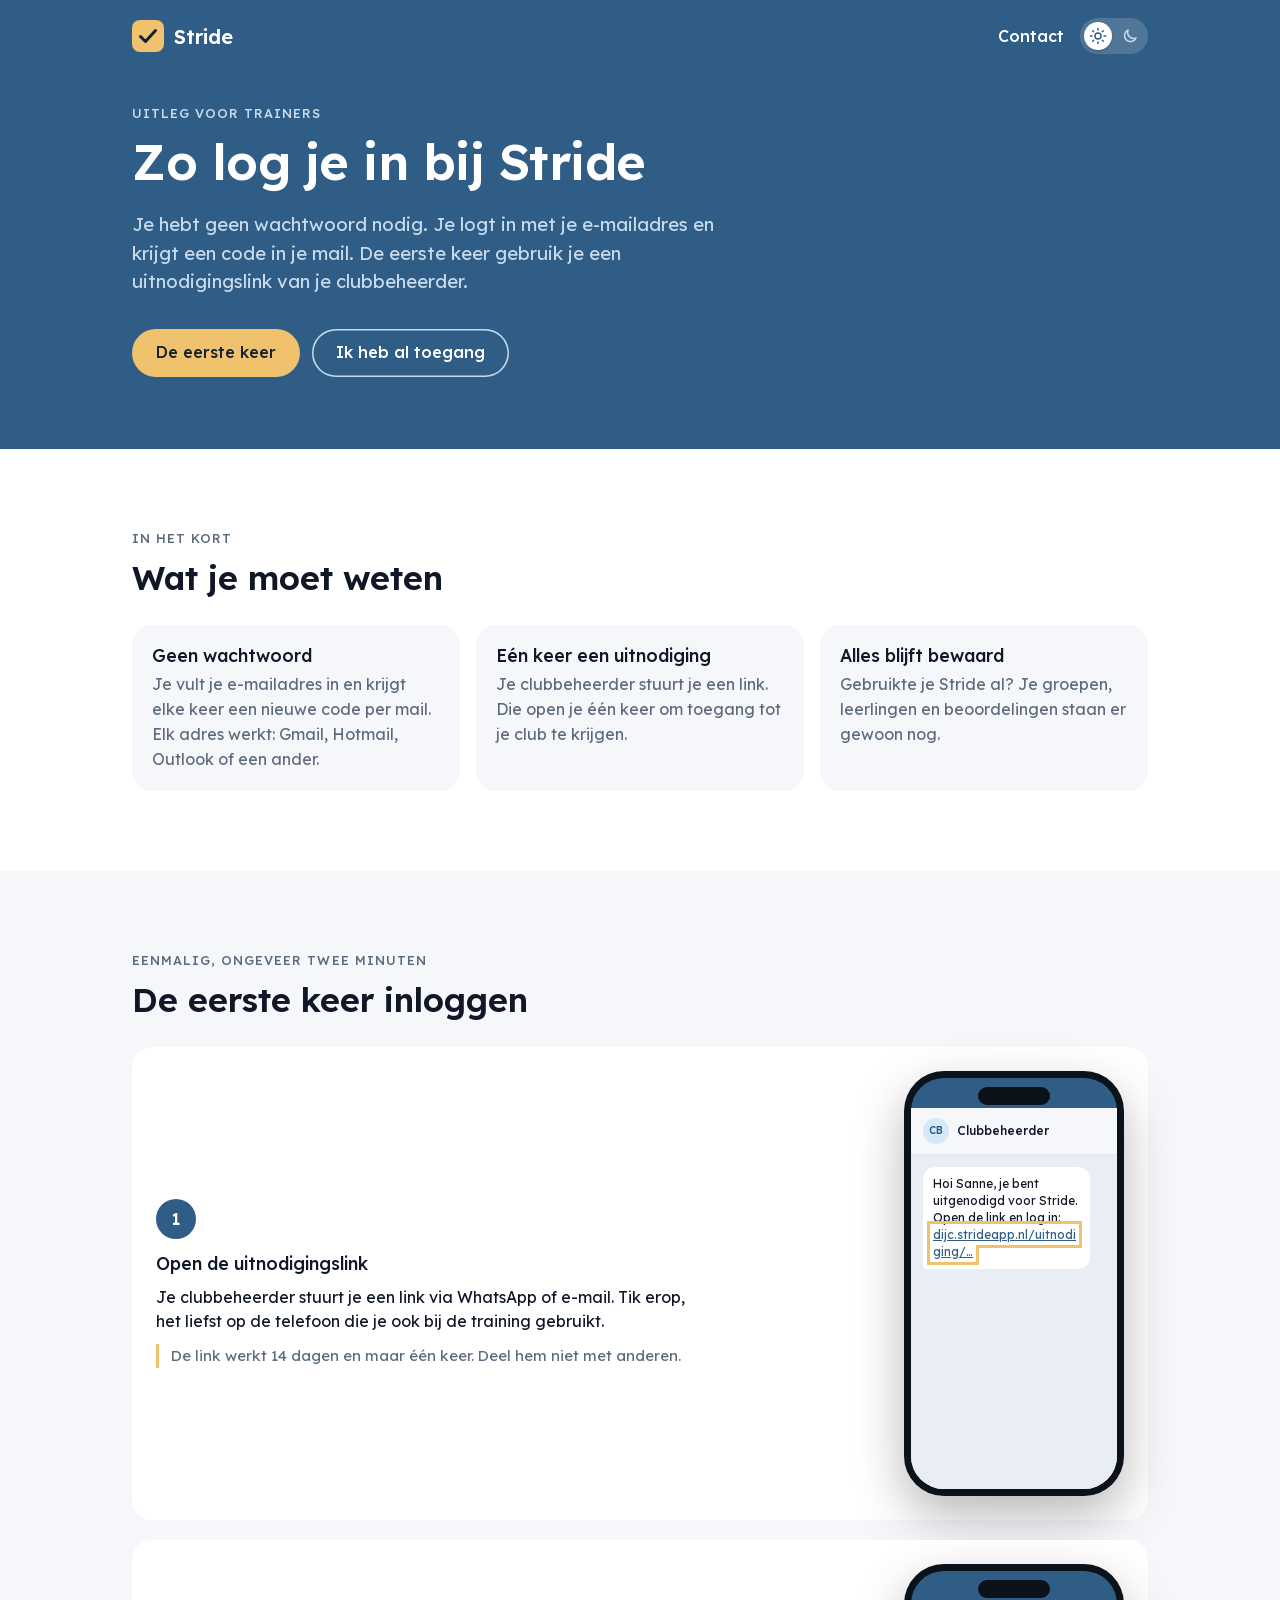
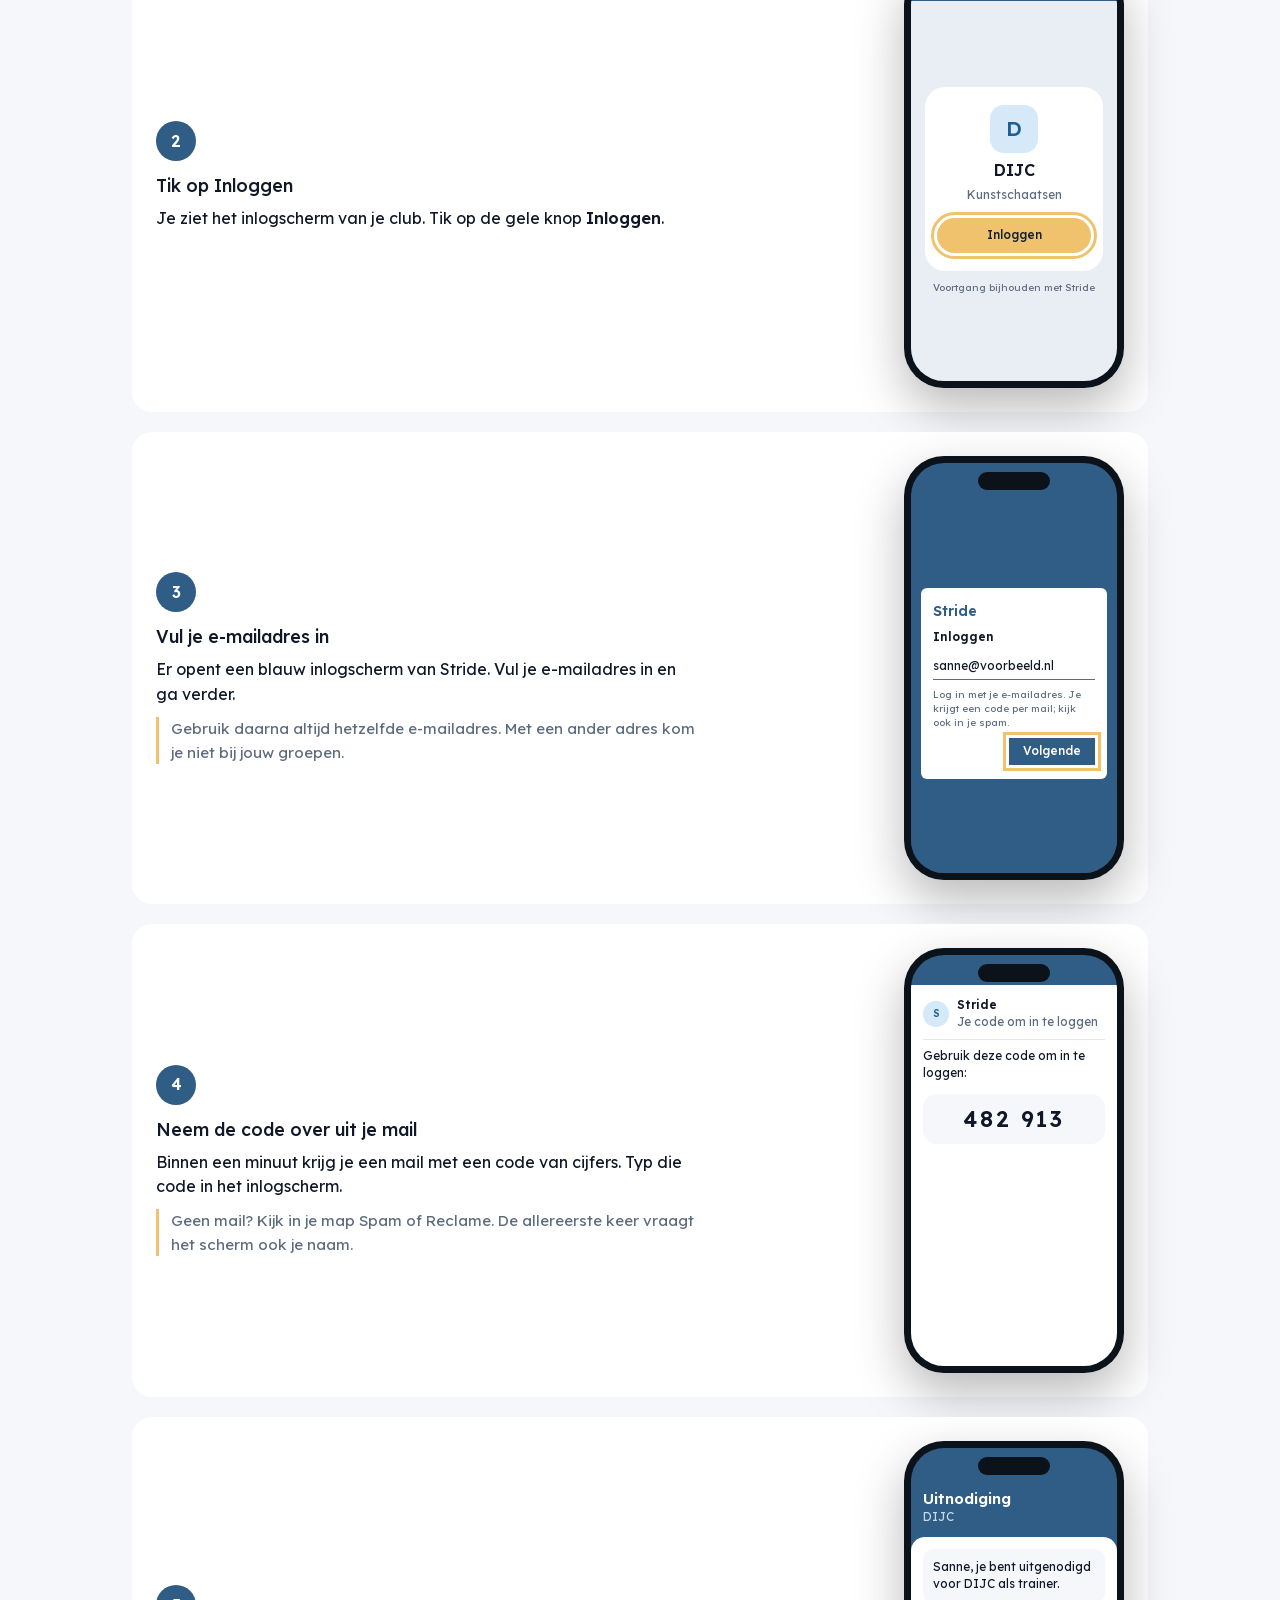
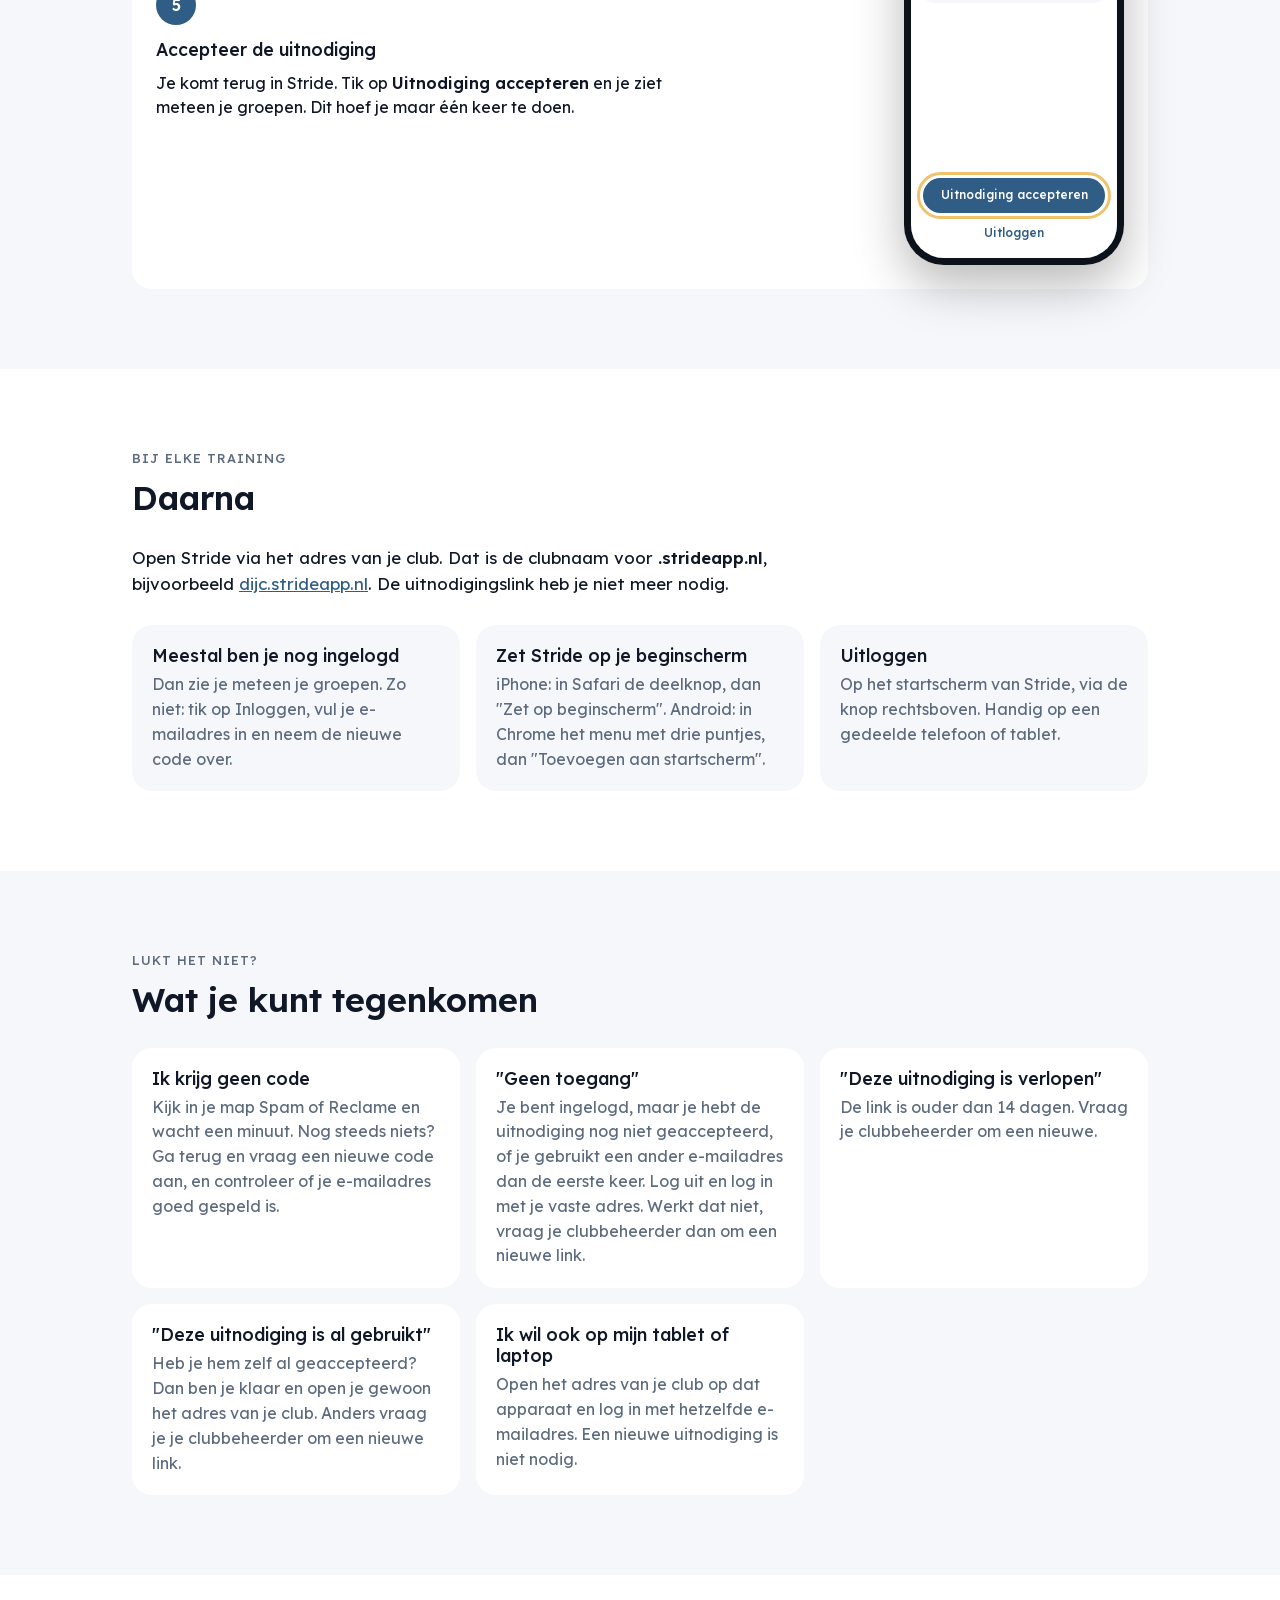
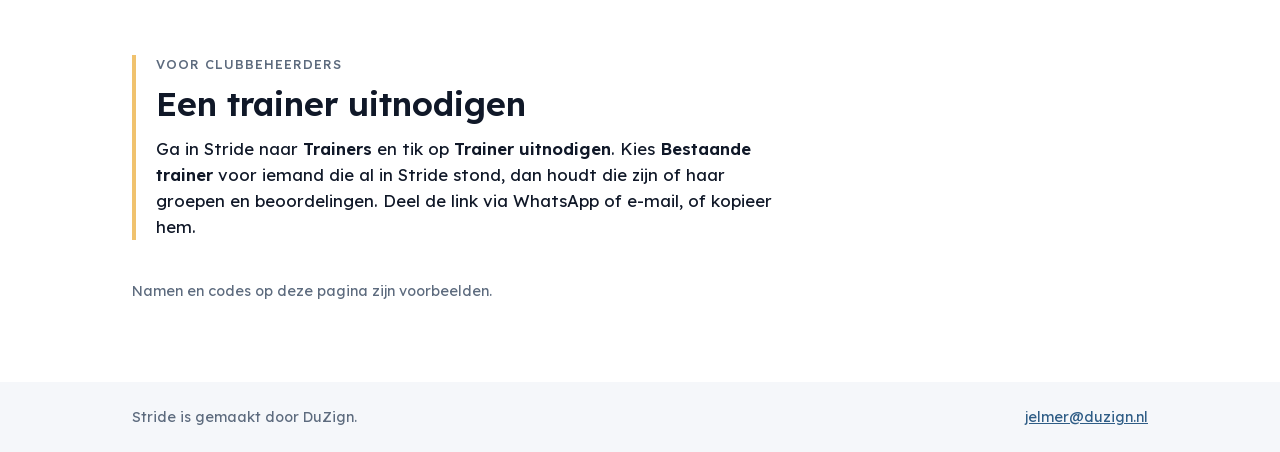
==== inloggen/index.html @ 60e1891b "new login help" ====
<!doctype html>
<html lang="nl">
  <head>
    <meta charset="utf-8" />
    <meta name="viewport" content="width=device-width, initial-scale=1" />
    <title>Inloggen in Stride · Uitleg voor trainers</title>
    <meta
      name="description"
      content="Zo log je in bij Stride: de eerste keer met de uitnodigingslink van je club, daarna met je e-mailadres en een code. Geen wachtwoord nodig."
    />
    <meta name="theme-color" content="#2f5d86" />
    <meta property="og:title" content="Inloggen in Stride" />
    <meta
      property="og:description"
      content="Geen wachtwoord: je logt in met je e-mailadres en een code uit je mail."
    />
    <meta property="og:type" content="article" />
    <link rel="icon" href="../favicon.svg" type="image/svg+xml" />
    <link
      rel="preload"
      href="../fonts/lexend-latin.woff2"
      as="font"
      type="font/woff2"
      crossorigin
    />
    <link rel="stylesheet" href="../styles.css?v=3" />
    <script>
      try {
        const theme = localStorage.getItem("theme");
        if (theme === "light" || theme === "dark") {
          document.documentElement.dataset.theme = theme;
        }
      } catch {}
    </script>
  </head>
  <body>
    <header class="hero">
      <nav class="nav wrap" aria-label="Hoofdmenu">
        <a class="brand" href="../" aria-label="Stride, naar de startpagina">
          <img src="../favicon.svg" alt="" width="32" height="32" />
          <span>Stride</span>
        </a>
        <div class="nav-actions">
          <a class="nav-link" href="../#contact">Contact</a>
          <button
            class="theme-switch"
            type="button"
            role="switch"
            aria-checked="false"
            aria-label="Donkere modus"
          >
            <span class="theme-switch-track" aria-hidden="true">
              <span class="theme-switch-thumb"></span>
              <svg class="icon-sun" viewBox="0 0 24 24">
                <circle cx="12" cy="12" r="4" />
                <path
                  d="M12 2v2M12 20v2M4.9 4.9l1.4 1.4M17.7 17.7l1.4 1.4M2 12h2M20 12h2M4.9 19.1l1.4-1.4M17.7 6.3l1.4-1.4"
                />
              </svg>
              <svg class="icon-moon" viewBox="0 0 24 24">
                <path d="M20 14.5A8 8 0 019.5 4a8 8 0 1010.5 10.5z" />
              </svg>
            </span>
          </button>
        </div>
      </nav>

      <div class="wrap help-hero">
        <p class="overline help-hero-overline">Uitleg voor trainers</p>
        <h1>Zo log je in bij Stride</h1>
        <p class="lead">
          Je hebt geen wachtwoord nodig. Je logt in met je e-mailadres en krijgt
          een code in je mail. De eerste keer gebruik je een uitnodigingslink
          van je clubbeheerder.
        </p>
        <div class="hero-actions">
          <a class="btn btn-hero" href="#eerste-keer">De eerste keer</a>
          <a class="btn btn-ghost" href="#daarna">Ik heb al toegang</a>
        </div>
      </div>
    </header>

    <main>
      <section class="section wrap" aria-labelledby="kort-title">
        <p class="overline">In het kort</p>
        <h2 id="kort-title">Wat je moet weten</h2>
        <div class="facts">
          <div class="fact">
            <h3>Geen wachtwoord</h3>
            <p class="muted">
              Je vult je e-mailadres in en krijgt elke keer een nieuwe code per
              mail. Elk adres werkt: Gmail, Hotmail, Outlook of een ander.
            </p>
          </div>
          <div class="fact">
            <h3>Eén keer een uitnodiging</h3>
            <p class="muted">
              Je clubbeheerder stuurt je een link. Die open je één keer om
              toegang tot je club te krijgen.
            </p>
          </div>
          <div class="fact">
            <h3>Alles blijft bewaard</h3>
            <p class="muted">
              Gebruikte je Stride al? Je groepen, leerlingen en beoordelingen
              staan er gewoon nog.
            </p>
          </div>
        </div>
      </section>

      <section
        id="eerste-keer"
        class="section band"
        aria-labelledby="eerste-title"
      >
        <div class="wrap">
          <p class="overline">Eenmalig, ongeveer twee minuten</p>
          <h2 id="eerste-title">De eerste keer inloggen</h2>
          <ol class="steps">
            <li class="step">
              <div class="step-text">
                <span class="step-num">1</span>
                <h3>Open de uitnodigingslink</h3>
                <p>
                  Je clubbeheerder stuurt je een link via WhatsApp of e-mail.
                  Tik erop, het liefst op de telefoon die je ook bij de training
                  gebruikt.
                </p>
                <p class="step-tip">
                  De link werkt 14 dagen en maar één keer. Deel hem niet met
                  anderen.
                </p>
              </div>
              <div class="phone mock-phone" aria-hidden="true">
                <div class="screen">
                  <div class="mock mock-chat">
                    <div class="mock-chat-top">
                      <span class="mock-avatar">CB</span>Clubbeheerder
                    </div>
                    <div class="mock-chat-body">
                      <div class="mock-bubble">
                        Hoi Sanne, je bent uitgenodigd voor Stride. Open de link
                        en log in:<br /><span class="mock-link mock-tap"
                          >dijc.strideapp.nl/uitnodiging/…</span
                        >
                      </div>
                    </div>
                  </div>
                </div>
              </div>
            </li>

            <li class="step">
              <div class="step-text">
                <span class="step-num">2</span>
                <h3>Tik op Inloggen</h3>
                <p>
                  Je ziet het inlogscherm van je club. Tik op de gele knop
                  <strong>Inloggen</strong>.
                </p>
              </div>
              <div class="phone mock-phone" aria-hidden="true">
                <div class="screen">
                  <div class="mock mock-login">
                    <div class="mock-login-card">
                      <span class="mock-club">D</span>
                      <strong>DIJC</strong>
                      <span class="muted">Kunstschaatsen</span>
                      <span class="mock-btn mock-btn-gold mock-tap"
                        >Inloggen</span
                      >
                    </div>
                    <p class="mock-foot">Voortgang bijhouden met Stride</p>
                  </div>
                </div>
              </div>
            </li>

            <li class="step">
              <div class="step-text">
                <span class="step-num">3</span>
                <h3>Vul je e-mailadres in</h3>
                <p>
                  Er opent een blauw inlogscherm van Stride. Vul je e-mailadres
                  in en ga verder.
                </p>
                <p class="step-tip">
                  Gebruik daarna altijd hetzelfde e-mailadres. Met een ander
                  adres kom je niet bij jouw groepen.
                </p>
              </div>
              <div class="phone mock-phone" aria-hidden="true">
                <div class="screen">
                  <div class="mock mock-signin">
                    <div class="mock-signin-card">
                      <span class="mock-signin-logo">Stride</span>
                      <strong>Inloggen</strong>
                      <span class="mock-input">sanne@voorbeeld.nl</span>
                      <span class="mock-small"
                        >Log in met je e-mailadres. Je krijgt een code per mail;
                        kijk ook in je spam.</span
                      >
                      <span class="mock-signin-btn mock-tap">Volgende</span>
                    </div>
                  </div>
                </div>
              </div>
            </li>

            <li class="step">
              <div class="step-text">
                <span class="step-num">4</span>
                <h3>Neem de code over uit je mail</h3>
                <p>
                  Binnen een minuut krijg je een mail met een code van cijfers.
                  Typ die code in het inlogscherm.
                </p>
                <p class="step-tip">
                  Geen mail? Kijk in je map Spam of Reclame. De allereerste keer
                  vraagt het scherm ook je naam.
                </p>
              </div>
              <div class="phone mock-phone" aria-hidden="true">
                <div class="screen">
                  <div class="mock mock-mail">
                    <div class="mock-mail-from">
                      <span class="mock-avatar">S</span>
                      <span
                        ><strong>Stride</strong><br /><span class="muted"
                          >Je code om in te loggen</span
                        ></span
                      >
                    </div>
                    <p>Gebruik deze code om in te loggen:</p>
                    <p class="mock-code">482 913</p>
                  </div>
                </div>
              </div>
            </li>

            <li class="step">
              <div class="step-text">
                <span class="step-num">5</span>
                <h3>Accepteer de uitnodiging</h3>
                <p>
                  Je komt terug in Stride. Tik op
                  <strong>Uitnodiging accepteren</strong> en je ziet meteen je
                  groepen. Dit hoef je maar één keer te doen.
                </p>
              </div>
              <div class="phone mock-phone" aria-hidden="true">
                <div class="screen">
                  <div class="mock mock-app">
                    <div class="mock-app-head">
                      <strong>Uitnodiging</strong><span>DIJC</span>
                    </div>
                    <div class="mock-app-sheet">
                      <p class="mock-notice">
                        Sanne, je bent uitgenodigd voor DIJC als trainer.
                      </p>
                      <span class="mock-btn mock-btn-primary mock-tap"
                        >Uitnodiging accepteren</span
                      >
                      <span class="mock-ghost">Uitloggen</span>
                    </div>
                  </div>
                </div>
              </div>
            </li>
          </ol>
        </div>
      </section>

      <section id="daarna" class="section wrap" aria-labelledby="daarna-title">
        <p class="overline">Bij elke training</p>
        <h2 id="daarna-title">Daarna</h2>
        <p class="prose">
          Open Stride via het adres van je club. Dat is de clubnaam voor
          <strong>.strideapp.nl</strong>, bijvoorbeeld
          <a href="https://dijc.strideapp.nl">dijc.strideapp.nl</a>. De
          uitnodigingslink heb je niet meer nodig.
        </p>
        <div class="facts">
          <div class="fact">
            <h3>Meestal ben je nog ingelogd</h3>
            <p class="muted">
              Dan zie je meteen je groepen. Zo niet: tik op Inloggen, vul je
              e-mailadres in en neem de nieuwe code over.
            </p>
          </div>
          <div class="fact">
            <h3>Zet Stride op je beginscherm</h3>
            <p class="muted">
              iPhone: in Safari de deelknop, dan "Zet op beginscherm". Android:
              in Chrome het menu met drie puntjes, dan "Toevoegen aan
              startscherm".
            </p>
          </div>
          <div class="fact">
            <h3>Uitloggen</h3>
            <p class="muted">
              Op het startscherm van Stride, via de knop rechtsboven. Handig op
              een gedeelde telefoon of tablet.
            </p>
          </div>
        </div>
      </section>

      <section class="section band" aria-labelledby="hulp-title">
        <div class="wrap">
          <p class="overline">Lukt het niet?</p>
          <h2 id="hulp-title">Wat je kunt tegenkomen</h2>
          <div class="faq">
            <div class="faq-item">
              <h3>Ik krijg geen code</h3>
              <p class="muted">
                Kijk in je map Spam of Reclame en wacht een minuut. Nog steeds
                niets? Ga terug en vraag een nieuwe code aan, en controleer of
                je e-mailadres goed gespeld is.
              </p>
            </div>
            <div class="faq-item">
              <h3>"Geen toegang"</h3>
              <p class="muted">
                Je bent ingelogd, maar je hebt de uitnodiging nog niet
                geaccepteerd, of je gebruikt een ander e-mailadres dan de eerste
                keer. Log uit en log in met je vaste adres. Werkt dat niet,
                vraag je clubbeheerder dan om een nieuwe link.
              </p>
            </div>
            <div class="faq-item">
              <h3>"Deze uitnodiging is verlopen"</h3>
              <p class="muted">
                De link is ouder dan 14 dagen. Vraag je clubbeheerder om een
                nieuwe.
              </p>
            </div>
            <div class="faq-item">
              <h3>"Deze uitnodiging is al gebruikt"</h3>
              <p class="muted">
                Heb je hem zelf al geaccepteerd? Dan ben je klaar en open je
                gewoon het adres van je club. Anders vraag je je clubbeheerder
                om een nieuwe link.
              </p>
            </div>
            <div class="faq-item">
              <h3>Ik wil ook op mijn tablet of laptop</h3>
              <p class="muted">
                Open het adres van je club op dat apparaat en log in met
                hetzelfde e-mailadres. Een nieuwe uitnodiging is niet nodig.
              </p>
            </div>
          </div>
        </div>
      </section>

      <section class="section wrap" aria-labelledby="beheer-title">
        <div class="admin-note">
          <p class="overline">Voor clubbeheerders</p>
          <h2 id="beheer-title">Een trainer uitnodigen</h2>
          <p class="prose">
            Ga in Stride naar <strong>Trainers</strong> en tik op
            <strong>Trainer uitnodigen</strong>. Kies
            <strong>Bestaande trainer</strong> voor iemand die al in Stride
            stond, dan houdt die zijn of haar groepen en beoordelingen. Deel de
            link via WhatsApp of e-mail, of kopieer hem.
          </p>
        </div>
        <p class="muted help-foot">
          Namen en codes op deze pagina zijn voorbeelden.
        </p>
      </section>
    </main>

    <footer class="footer">
      <div class="wrap footer-inner">
        <span>Stride is gemaakt door DuZign.</span>
        <a href="mailto:jelmer@duzign.nl">jelmer@duzign.nl</a>
      </div>
    </footer>
    <script>
      (() => {
        const root = document.documentElement;
        const button = document.querySelector(".theme-switch");
        const systemDark = matchMedia("(prefers-color-scheme: dark)");
        const isDark = () =>
          root.dataset.theme
            ? root.dataset.theme === "dark"
            : systemDark.matches;

        function render() {
          button.setAttribute("aria-checked", String(isDark()));
        }

        button.addEventListener("click", () => {
          root.dataset.theme = isDark() ? "light" : "dark";
          try {
            localStorage.setItem("theme", root.dataset.theme);
          } catch {}
          render();
        });
        systemDark.addEventListener("change", render);
        render();
      })();
    </script>
  </body>
</html>
---- styles.css ----
/* Colours, radii and type follow the Stride design system (tokens.json in the app repo). */

@font-face {
  font-family: "Lexend";
  font-style: normal;
  font-weight: 400 600;
  font-display: swap;
  src: url("fonts/lexend-latin.woff2") format("woff2");
}

:root {
  color-scheme: light dark;
  --surface: #ffffff;
  --surface-raised: #f5f7fa;
  --header: #2f5d86;
  --on-header: #ffffff;
  --on-header-muted: #c8dbec;
  --ink: #101828;
  --ink-muted: #5d6b7e;
  --line-strong: #7d8a98;
  --primary: #2f5d86;
  --on-primary: #ffffff;
  --primary-strong: #234766;
  --primary-soft: #e4edf6;
  --accent: #f0c26e;
  --on-accent: #14212e;
  --accent-strong: #8a6100;
  --status-failed: #b54708;
  --status-neutral: #5f6b78;
  --status-passed: #26794c;
  --on-status: #ffffff;
  --focus: #2f5d86;
  --inverse-surface: #101828;
  --on-inverse: #f5f7fa;
  --inverse-action: #a9c6df;
  --level-3: #e4703a;
  --level-4: #f7df4c;
  --level-5: #9a4893;
  --level-7: #4ea88f;
  --on-level-dark: #14212e;
  --phone-ring: transparent;
  --radius-sm: 8px;
  --radius-md: 14px;
  --radius-lg: 20px;
  --radius-xl: 24px;
  --content: 1080px;
}

@media (prefers-color-scheme: dark) {
  :root:not([data-theme="light"]) {
    --surface: #0e151d;
    --surface-raised: #17212c;
    --header: #1b3550;
    --phone-ring: rgb(255 255 255 / 0.14);
    --on-header-muted: #b9cde0;
    --ink: #eef2f6;
    --ink-muted: #a3b1c0;
    --line-strong: #6b7b8b;
    --primary: #8fb6da;
    --on-primary: #0e151d;
    --primary-strong: #b5cfe8;
    --primary-soft: #1e3247;
    --accent-strong: #f0c26e;
    --status-failed: #f79a6a;
    --status-neutral: #8e9aa7;
    --status-passed: #6fcf97;
    --on-status: #0f1720;
    --focus: #b5cfe8;
    --inverse-surface: #eef2f6;
    --on-inverse: #17212c;
    --inverse-action: #2f4a61;
    --level-5: #b25dab;
  }
}

:root[data-theme="dark"] {
  --surface: #0e151d;
  --surface-raised: #17212c;
  --header: #1b3550;
  --phone-ring: rgb(255 255 255 / 0.14);
  --on-header-muted: #b9cde0;
  --ink: #eef2f6;
  --ink-muted: #a3b1c0;
  --line-strong: #6b7b8b;
  --primary: #8fb6da;
  --on-primary: #0e151d;
  --primary-strong: #b5cfe8;
  --primary-soft: #1e3247;
  --accent-strong: #f0c26e;
  --status-failed: #f79a6a;
  --status-neutral: #8e9aa7;
  --status-passed: #6fcf97;
  --on-status: #0f1720;
  --focus: #b5cfe8;
  --inverse-surface: #eef2f6;
  --on-inverse: #17212c;
  --inverse-action: #2f4a61;
  --level-5: #b25dab;
  color-scheme: dark;
}

:root[data-theme="light"] {
  color-scheme: light;
}

*,
*::before,
*::after {
  box-sizing: border-box;
}

html {
  scroll-behavior: smooth;
}

body {
  margin: 0;
  font-family: "Lexend", system-ui, sans-serif;
  font-weight: 400;
  font-size: 16px;
  line-height: 1.55;
  color: var(--ink);
  background: var(--surface);
  -webkit-font-smoothing: antialiased;
}

h1,
h2,
h3 {
  margin: 0;
  line-height: 1.2;
}

h1 {
  font-size: clamp(2rem, 5vw, 3.1rem);
  font-weight: 600;
  letter-spacing: -0.01em;
}

h2 {
  font-size: clamp(1.5rem, 3.4vw, 2.1rem);
  font-weight: 600;
  margin-bottom: 28px;
}

h3 {
  font-size: 1.1rem;
  font-weight: 500;
  margin-bottom: 6px;
}

p {
  margin: 0;
}

a {
  color: var(--primary);
}

a:focus-visible,
.btn:focus-visible {
  outline: 2px solid var(--focus);
  outline-offset: 2px;
}

.wrap {
  width: 100%;
  max-width: var(--content);
  margin: 0 auto;
  padding: 0 16px;
}

@media (min-width: 640px) {
  .wrap {
    padding: 0 32px;
  }
}

.overline {
  font-size: 0.8rem;
  font-weight: 500;
  letter-spacing: 0.08em;
  text-transform: uppercase;
  color: var(--ink-muted);
  margin-bottom: 8px;
}

.muted {
  color: var(--ink-muted);
}

/* Buttons */

.btn {
  display: inline-flex;
  align-items: center;
  justify-content: center;
  min-height: 48px;
  padding: 0 24px;
  border-radius: 999px;
  font: inherit;
  font-weight: 500;
  text-decoration: none;
  transition:
    background-color 120ms,
    transform 120ms;
}

.btn:active {
  transform: scale(0.98);
}

.btn-hero {
  background: var(--accent);
  color: var(--on-accent);
}

.btn-ghost {
  color: var(--on-header);
  box-shadow: inset 0 0 0 1.5px var(--on-header-muted);
}

.btn-ghost:hover {
  background: rgb(255 255 255 / 0.08);
}

.btn-primary {
  background: var(--primary);
  color: var(--on-primary);
}

.btn-primary:hover {
  background: var(--primary-strong);
}

/* Hero */

.hero {
  background: var(--header);
  color: var(--on-header);
  padding-bottom: 72px;
}

.nav {
  display: flex;
  align-items: center;
  justify-content: space-between;
  min-height: 72px;
}

.brand {
  display: inline-flex;
  align-items: center;
  gap: 10px;
  color: var(--on-header);
  text-decoration: none;
  font-weight: 600;
  font-size: 1.25rem;
}

.nav-link {
  color: var(--on-header);
  text-decoration: none;
  font-weight: 500;
  min-height: 48px;
  display: inline-flex;
  align-items: center;
}

.nav-link:hover {
  text-decoration: underline;
}

.nav-actions {
  display: flex;
  align-items: center;
  gap: 16px;
}

/* Theme switch: a pill with a sliding thumb under the active icon (sun = light, moon = dark). */
.theme-switch {
  display: inline-grid;
  place-items: center;
  min-width: 48px;
  min-height: 48px;
  padding: 0;
  border: 0;
  background: transparent;
  cursor: pointer;
}

.theme-switch:focus-visible {
  outline: none;
}

.theme-switch-track {
  position: relative;
  display: flex;
  align-items: center;
  justify-content: space-between;
  width: 68px;
  height: 36px;
  padding: 0 9px;
  border-radius: 999px;
  background: rgb(255 255 255 / 0.16);
  transition: background-color 120ms;
}

.theme-switch:hover .theme-switch-track {
  background: rgb(255 255 255 / 0.24);
}

.theme-switch:focus-visible .theme-switch-track {
  outline: 2px solid var(--on-header);
  outline-offset: 2px;
}

.theme-switch-thumb {
  position: absolute;
  top: 4px;
  left: 4px;
  width: 28px;
  height: 28px;
  border-radius: 999px;
  background: var(--on-header);
  box-shadow: 0 1px 3px rgb(0 0 0 / 0.25);
  transition: transform 160ms ease;
}

.theme-switch[aria-checked="true"] .theme-switch-thumb {
  transform: translateX(32px);
}

.theme-switch-track svg {
  position: relative;
  width: 18px;
  height: 18px;
  fill: none;
  stroke: var(--on-header-muted);
  stroke-width: 2;
  stroke-linecap: round;
  stroke-linejoin: round;
  transition: stroke 160ms;
}

.theme-switch[aria-checked="false"] .icon-sun,
.theme-switch[aria-checked="true"] .icon-moon {
  stroke: var(--header);
}

.hero-grid {
  display: grid;
  gap: 48px;
  padding-top: 32px;
  align-items: center;
}

@media (min-width: 880px) {
  .hero-grid {
    grid-template-columns: 1.15fr 0.85fr;
    padding-top: 48px;
  }
}

.lead {
  margin-top: 20px;
  font-size: 1.15rem;
  color: var(--on-header-muted);
  max-width: 36em;
}

.hero-actions {
  display: flex;
  flex-wrap: wrap;
  gap: 12px;
  margin-top: 32px;
}

/* Screenshots of the app in a phone frame */

.phone {
  margin: 0;
  border-radius: 40px;
  padding: 7px;
  background: #0b1219;
  box-shadow:
    0 0 0 1px var(--phone-ring),
    0 20px 50px rgb(0 0 0 / 0.28);
}

/* The status bar takes the app header colour, so every screenshot (which starts with the header) runs on seamlessly. */
.screen {
  position: relative;
  overflow: hidden;
  border-radius: 33px;
  padding-top: 30px;
  background: var(--header);
}

.screen::before {
  content: "";
  position: absolute;
  top: 9px;
  left: 50%;
  width: 72px;
  height: 18px;
  border-radius: 999px;
  background: #0b1219;
  transform: translateX(-50%);
}

.screen img {
  display: block;
  width: 100%;
  height: auto;
}

.hero-phone {
  width: 100%;
  max-width: 320px;
  margin: 0 auto;
}

.shots {
  display: grid;
  grid-template-columns: repeat(auto-fit, minmax(220px, 260px));
  justify-content: center;
  gap: 40px 32px;
  margin-top: 56px;
}

.shots figure {
  margin: 0;
}

@media (max-width: 639px) {
  .shots {
    grid-template-columns: none;
    grid-auto-flow: column;
    grid-auto-columns: 72%;
    justify-content: start;
    overflow-x: auto;
    scroll-snap-type: x mandatory;
    margin-inline: -16px;
    padding: 0 16px 24px;
    scroll-padding-inline: 16px;
  }

  .shots figure {
    scroll-snap-align: start;
  }
}

.shots figcaption {
  margin-top: 16px;
  text-align: center;
  color: var(--ink-muted);
  font-size: 0.95rem;
}

/* Sections */

.section {
  padding-top: 80px;
  padding-bottom: 80px;
}

.band {
  background: var(--surface-raised);
}

.split {
  display: grid;
  gap: 16px 64px;
}

@media (min-width: 880px) {
  .split {
    grid-template-columns: 0.8fr 1.2fr;
  }
}

.split h2 {
  margin-bottom: 0;
}

.prose {
  max-width: 38em;
  font-size: 1.05rem;
}

.prose p + p {
  margin-top: 1em;
}

.club {
  display: inline-flex;
  align-items: center;
  gap: 16px;
  padding: 16px 24px 16px 16px;
  margin-bottom: 20px;
  background: var(--surface-raised);
  border-radius: var(--radius-md);
}

.club-badge {
  display: grid;
  place-items: center;
  width: 48px;
  height: 48px;
  border-radius: 999px;
  background: var(--level-4);
  color: var(--on-level-dark);
  font-weight: 600;
}

.club-name {
  font-weight: 500;
}

.club-kind {
  color: var(--ink-muted);
  font-size: 0.9rem;
}

.cta {
  text-align: center;
  max-width: 640px;
}

.cta h2 {
  margin-bottom: 12px;
}

.cta p {
  color: var(--ink-muted);
  margin-bottom: 28px;
}

.footer {
  background: var(--surface-raised);
  color: var(--ink-muted);
  font-size: 0.9rem;
}

.footer-inner {
  display: flex;
  flex-wrap: wrap;
  justify-content: space-between;
  gap: 8px;
  padding-top: 24px;
  padding-bottom: 24px;
}

@media (prefers-reduced-motion: reduce) {
  html {
    scroll-behavior: auto;
  }

  .btn,
  .theme-switch-thumb,
  .theme-switch-track svg {
    transition: none;
  }
}

/* Login help page (inloggen/): steps with sketches of the screens a trainer sees. */

:root {
  --surface-sunken: #e9eef4;
  --line: #e3e8ee;
  --tile: #d5e9f9;
  --on-tile: #1f5f93;
}

@media (prefers-color-scheme: dark) {
  :root:not([data-theme="light"]) {
    --surface-sunken: #0a1016;
    --line: #273443;
    --tile: #2b4862;
    --on-tile: #d5e9f9;
  }
}

:root[data-theme="dark"] {
  --surface-sunken: #0a1016;
  --line: #273443;
  --tile: #2b4862;
  --on-tile: #d5e9f9;
}

.help-hero {
  padding-top: 32px;
  max-width: var(--content);
}

.help-hero .lead {
  max-width: 34em;
}

.help-hero-overline {
  color: var(--on-header-muted);
}

.facts {
  display: grid;
  grid-template-columns: repeat(auto-fit, minmax(240px, 1fr));
  gap: 16px;
  margin-top: 28px;
}

.facts .fact {
  background: var(--surface-raised);
  border-radius: var(--radius-lg);
  padding: 20px;
}

.band .facts .fact,
.band .faq-item,
.band .step {
  background: var(--surface);
}

.steps {
  list-style: none;
  margin: 0;
  padding: 0;
  display: grid;
  gap: 20px;
}

.step {
  display: grid;
  grid-template-columns: 1fr 220px;
  gap: 32px;
  align-items: center;
  padding: 24px;
  border-radius: var(--radius-lg);
}

.step-text {
  display: grid;
  gap: 10px;
  min-width: 0;
  max-width: 34em;
}

.step-text h3 {
  margin: 4px 0 0;
}

.step-num {
  display: grid;
  place-items: center;
  width: 40px;
  height: 40px;
  border-radius: 999px;
  background: var(--primary);
  color: var(--on-primary);
  font-weight: 600;
  font-variant-numeric: tabular-nums;
}

.step-tip {
  color: var(--ink-muted);
  font-size: 0.95rem;
  padding-left: 12px;
  border-left: 3px solid var(--accent);
}

@media (max-width: 639px) {
  .step {
    grid-template-columns: 1fr;
    padding: 20px;
  }

  .mock-phone {
    justify-self: center;
  }
}

/* Screen sketches inside the site's phone frame */

.mock-phone {
  width: 220px;
  max-width: 100%;
}

.mock {
  aspect-ratio: 390 / 720;
  display: flex;
  flex-direction: column;
  font-size: 12px;
  line-height: 1.4;
  color: var(--ink);
  background: var(--surface);
}

.mock .muted {
  color: var(--ink-muted);
}

.mock-tap {
  outline: 3px solid var(--accent);
  outline-offset: 3px;
}

.mock-avatar {
  display: grid;
  place-items: center;
  flex: none;
  width: 26px;
  height: 26px;
  border-radius: 999px;
  background: var(--tile);
  color: var(--on-tile);
  font-size: 10px;
  font-weight: 600;
}

.mock-btn {
  display: block;
  border-radius: 999px;
  padding: 9px;
  text-align: center;
  font-weight: 500;
}

.mock-btn-gold {
  background: var(--accent);
  color: var(--on-accent);
}

.mock-btn-primary {
  background: var(--primary);
  color: var(--on-primary);
}

.mock-chat-top {
  display: flex;
  align-items: center;
  gap: 8px;
  padding: 10px 12px;
  font-weight: 500;
  background: var(--surface-raised);
  border-bottom: 1px solid var(--line);
}

.mock-chat-body {
  flex: 1;
  padding: 12px;
  background: var(--surface-sunken);
}

.mock-bubble {
  max-width: 92%;
  padding: 9px 10px;
  border-radius: 12px 12px 12px 4px;
  background: var(--surface);
}

.mock-link {
  color: var(--primary);
  text-decoration: underline;
  word-break: break-all;
}

.mock-login {
  justify-content: center;
  gap: 10px;
  padding: 14px;
  background: var(--surface-sunken);
}

.mock-login-card {
  display: grid;
  justify-items: center;
  gap: 6px;
  padding: 18px 12px;
  border-radius: var(--radius-lg);
  background: var(--surface);
  text-align: center;
}

.mock-login-card strong {
  font-size: 16px;
  font-weight: 600;
}

.mock-login-card .mock-btn {
  width: 100%;
  margin-top: 8px;
}

.mock-club {
  display: grid;
  place-items: center;
  width: 48px;
  height: 48px;
  border-radius: var(--radius-md);
  background: var(--tile);
  color: var(--on-tile);
  font-size: 20px;
  font-weight: 600;
}

.mock-foot {
  text-align: center;
  font-size: 10px;
  color: var(--ink-muted);
}

/* The sign-in page itself is always light on Stride blue, in both themes. */
.mock-signin {
  justify-content: center;
  padding: 14px 10px;
  background: #2f5d86;
}

.mock-signin-card {
  display: grid;
  gap: 8px;
  padding: 14px 12px;
  border-radius: 6px;
  background: #ffffff;
  color: #101828;
}

.mock-signin-logo {
  font-weight: 600;
  font-size: 14px;
  color: #2f5d86;
}

.mock-input {
  padding: 4px 0;
  border-bottom: 1.5px solid #5d6b7e;
}

.mock-small {
  font-size: 10px;
  color: #5d6b7e;
}

.mock-signin-btn {
  justify-self: end;
  padding: 5px 14px;
  background: #2f5d86;
  color: #ffffff;
  font-weight: 500;
}

.mock-mail {
  gap: 8px;
  padding: 12px;
}

.mock-mail-from {
  display: flex;
  align-items: center;
  gap: 8px;
  padding-bottom: 8px;
  border-bottom: 1px solid var(--line);
}

.mock-code {
  margin: 4px 0;
  padding: 10px 0;
  border-radius: var(--radius-md);
  background: var(--surface-raised);
  text-align: center;
  font-size: 22px;
  font-weight: 600;
  letter-spacing: 0.12em;
  font-variant-numeric: tabular-nums;
}

.mock-app {
  background: var(--header);
}

.mock-app-head {
  display: grid;
  padding: 10px 12px 22px;
  color: var(--on-header);
}

.mock-app-head strong {
  font-size: 15px;
  font-weight: 600;
}

.mock-app-head span {
  color: var(--on-header-muted);
}

.mock-app-sheet {
  flex: 1;
  display: flex;
  flex-direction: column;
  gap: 8px;
  margin-top: -10px;
  padding: 12px;
  border-radius: 14px 14px 0 0;
  background: var(--surface);
}

.mock-notice {
  padding: 10px;
  border-radius: 10px;
  background: var(--surface-raised);
}

.mock-app-sheet .mock-btn {
  margin-top: auto;
}

.mock-ghost {
  padding: 4px;
  text-align: center;
  font-weight: 500;
  color: var(--primary);
}

.faq {
  display: grid;
  grid-template-columns: repeat(auto-fit, minmax(300px, 1fr));
  gap: 16px;
}

@media (max-width: 400px) {
  .faq {
    grid-template-columns: 1fr;
  }
}

.faq-item {
  padding: 20px;
  border-radius: var(--radius-lg);
}

.admin-note {
  padding-left: 20px;
  border-left: 4px solid var(--accent);
}

.admin-note h2 {
  margin-bottom: 12px;
}

.help-foot {
  margin-top: 40px;
  font-size: 0.9rem;
}
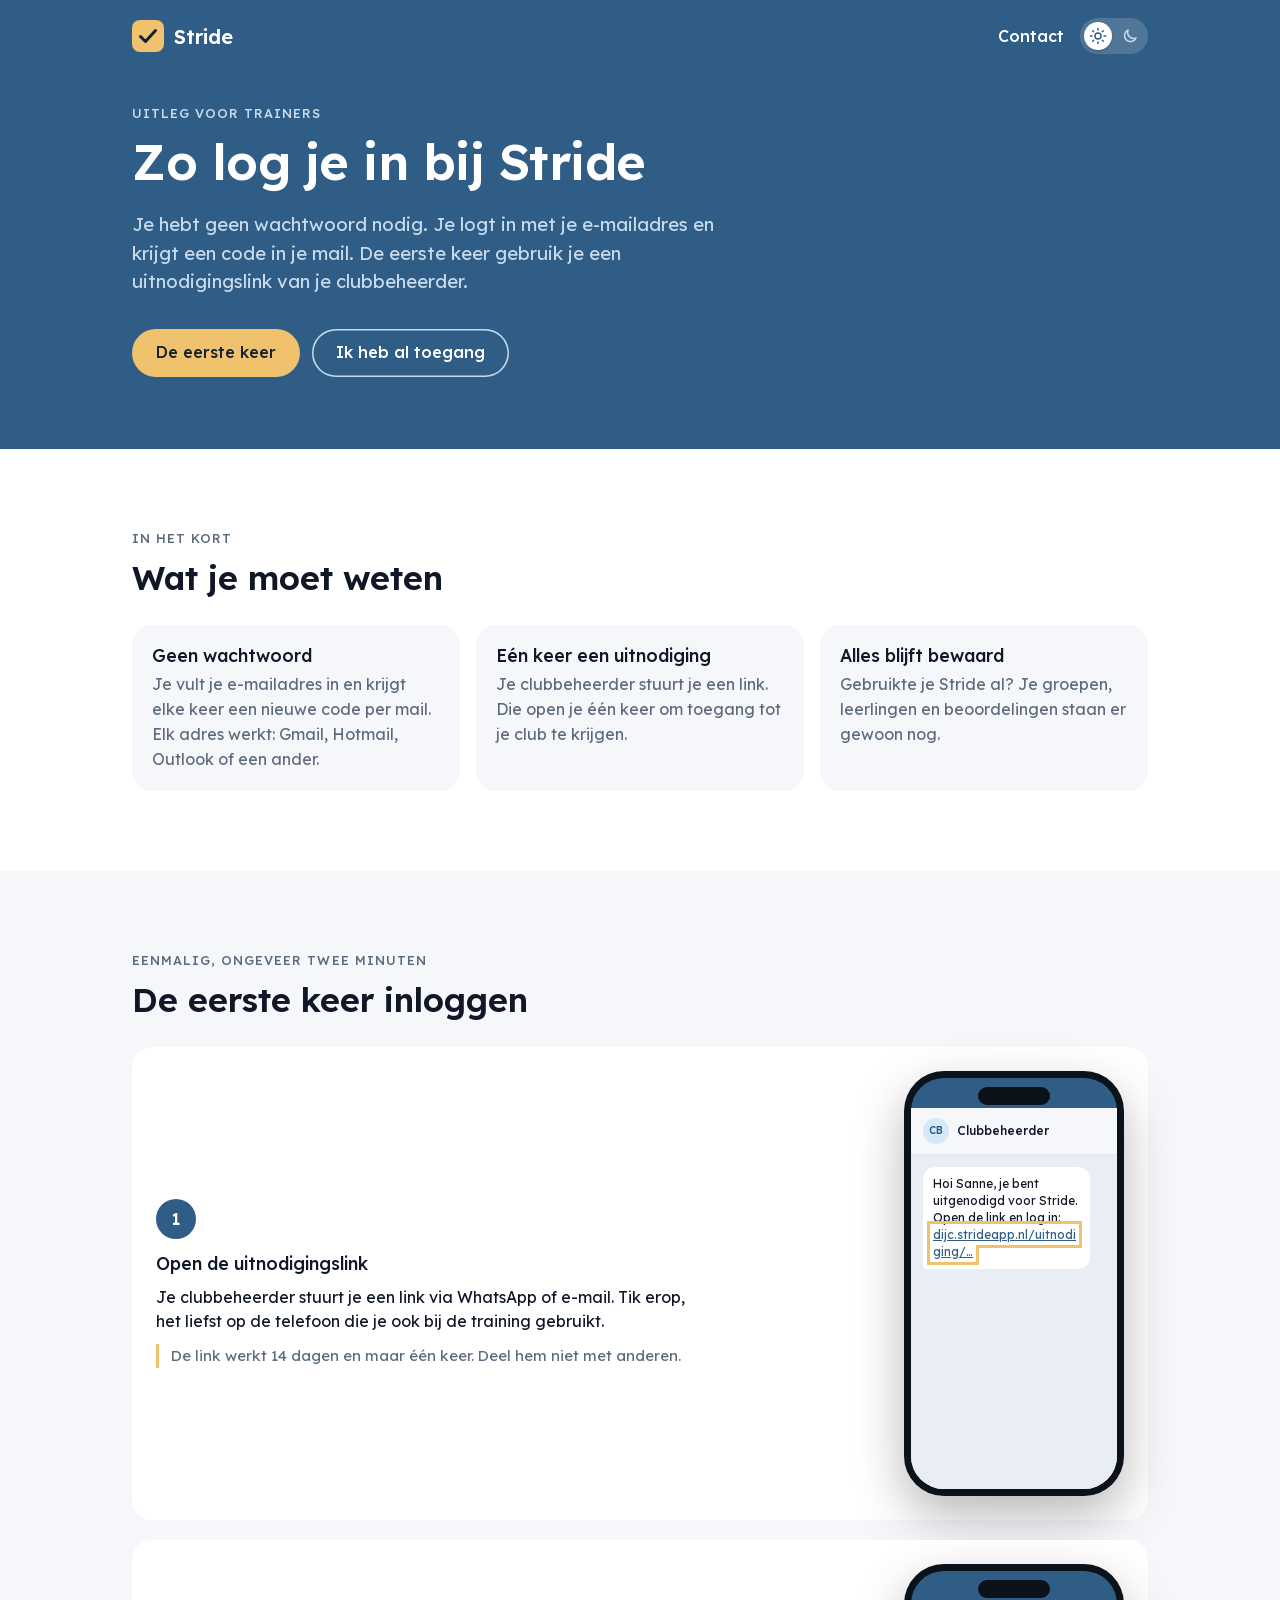
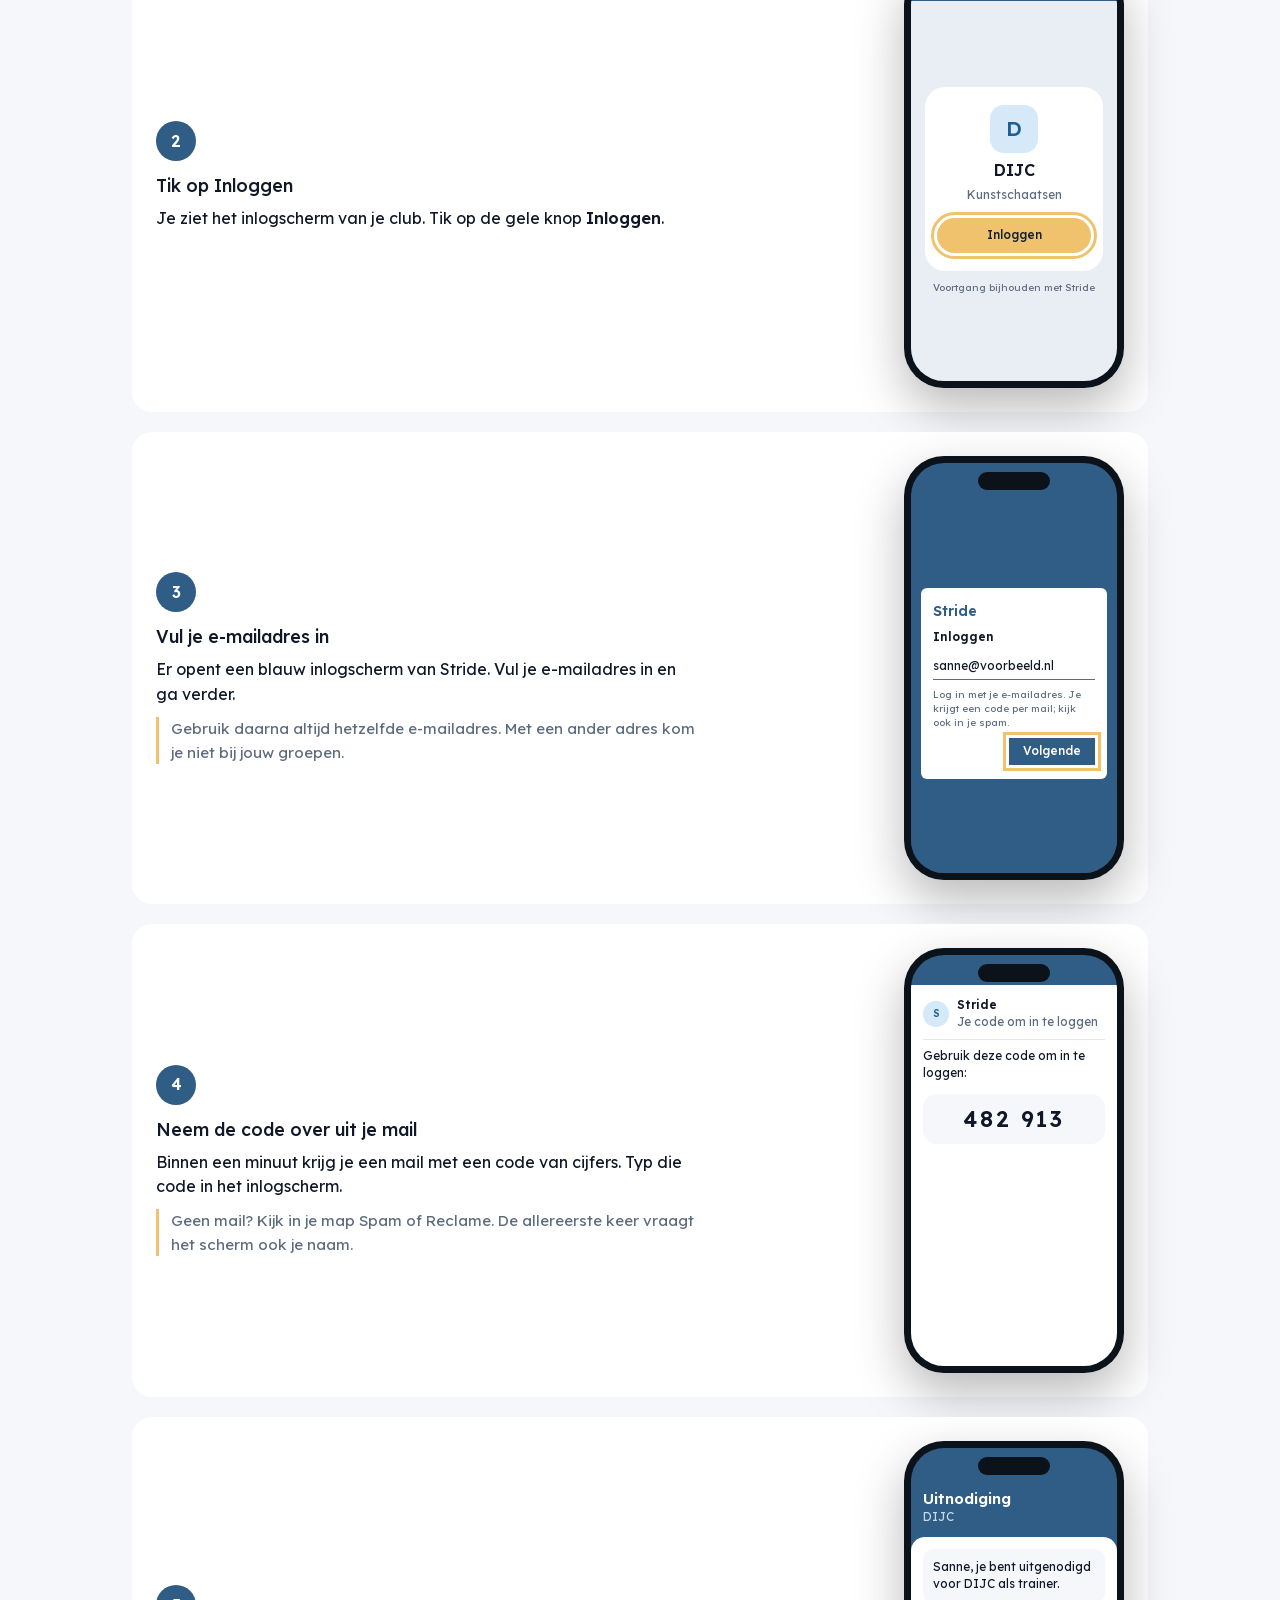
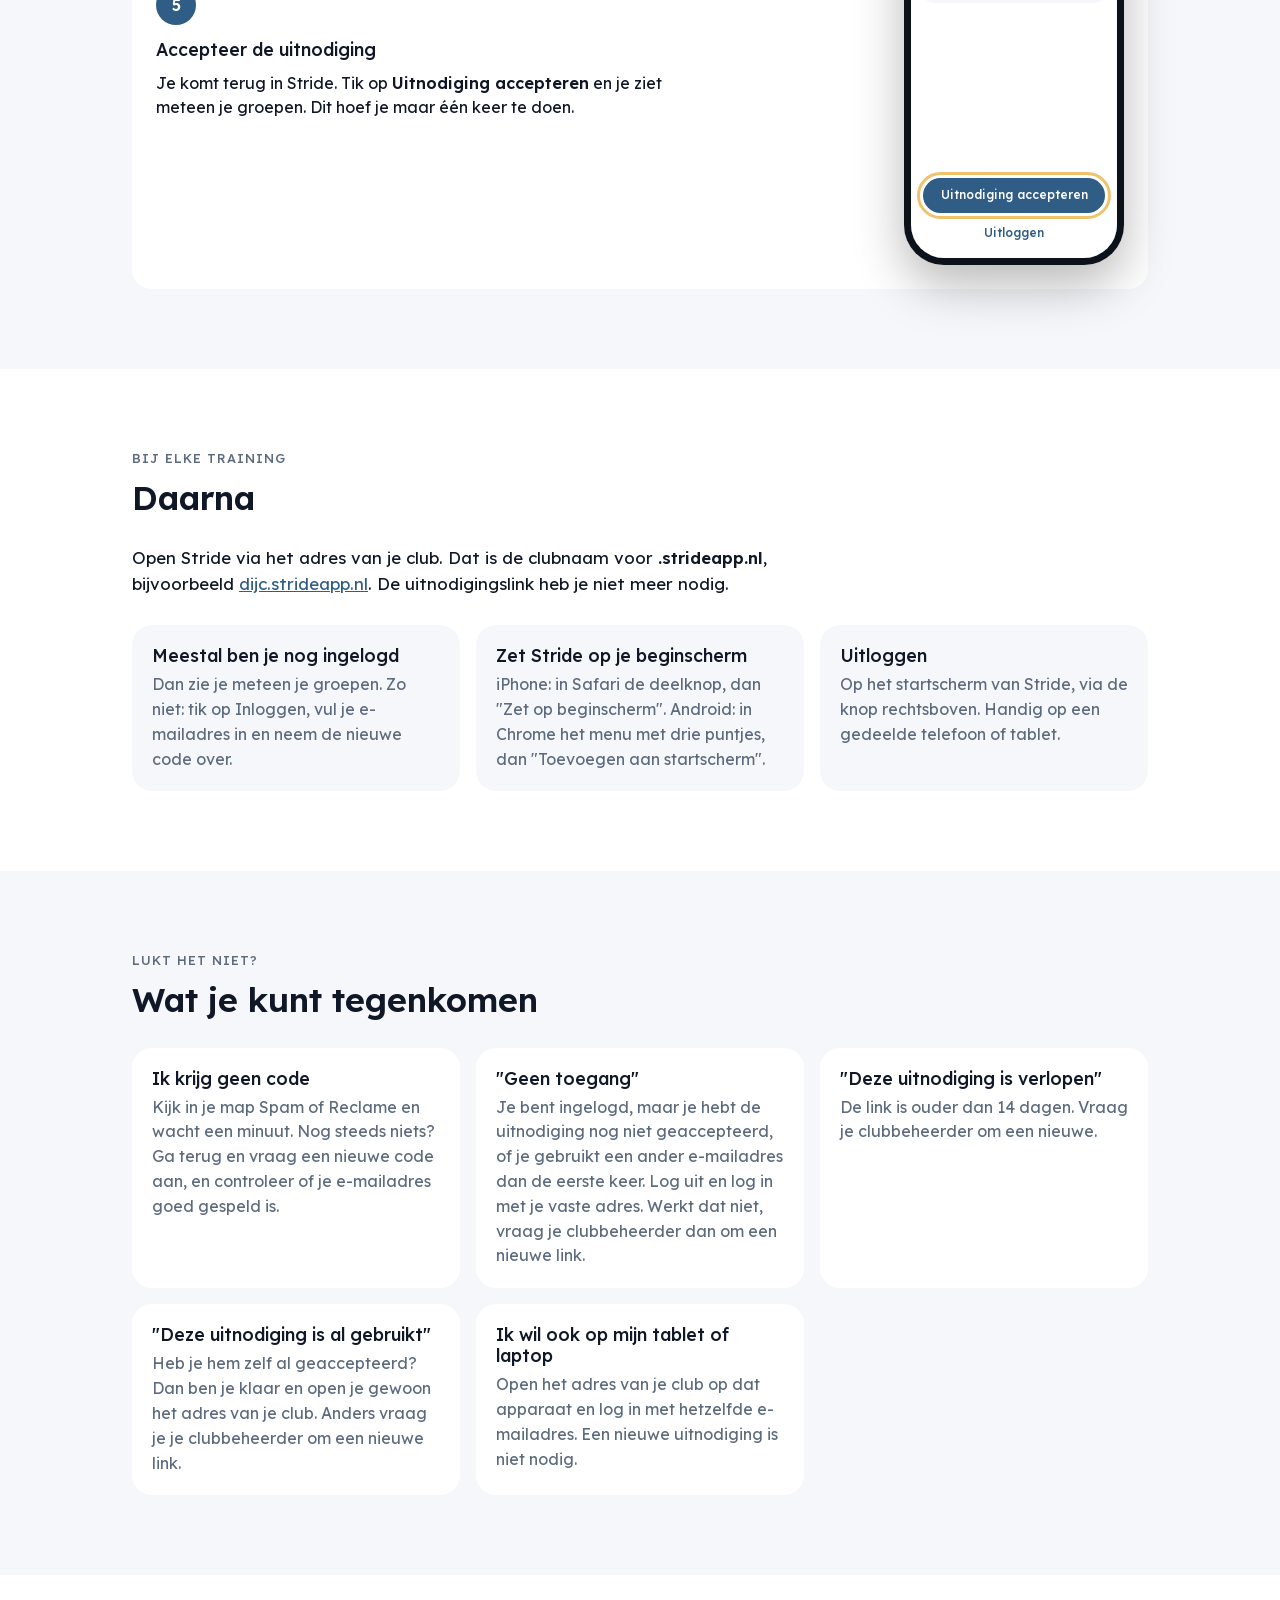
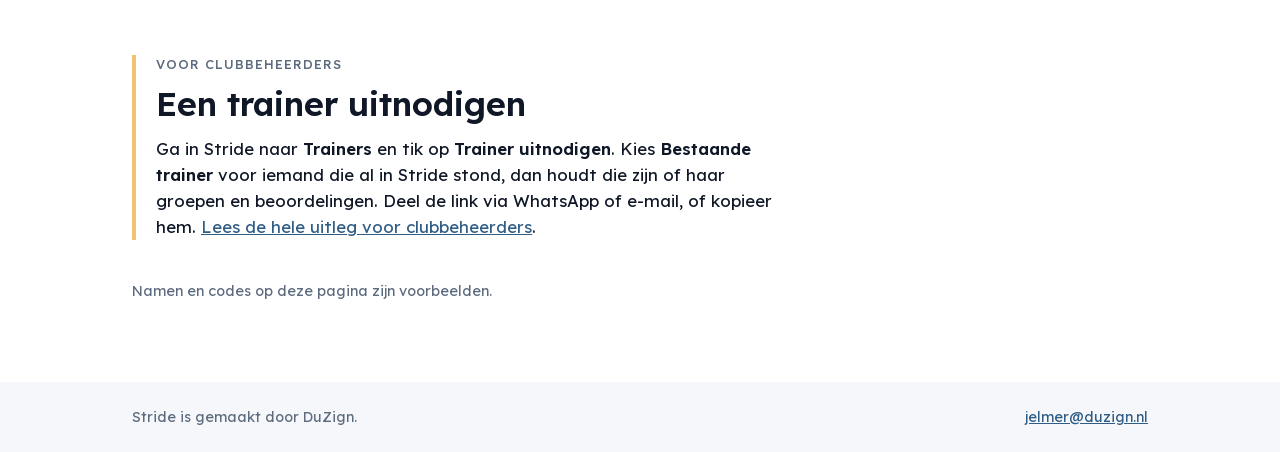
==== commit 5a5295ee: "club admin login" ====
--- a/inloggen/index.html
+++ b/inloggen/index.html
@@ -23,7 +23,7 @@
       type="font/woff2"
       crossorigin
     />
-    <link rel="stylesheet" href="../styles.css?v=3" />
+    <link rel="stylesheet" href="../styles.css?v=4" />
     <script>
       try {
         const theme = localStorage.getItem("theme");
@@ -365,6 +365,7 @@
             <strong>Bestaande trainer</strong> voor iemand die al in Stride
             stond, dan houdt die zijn of haar groepen en beoordelingen. Deel de
             link via WhatsApp of e-mail, of kopieer hem.
+            <a href="beheerders/">Lees de hele uitleg voor clubbeheerders</a>.
           </p>
         </div>
         <p class="muted help-foot">
--- a/styles.css
+++ b/styles.css
@@ -952,3 +952,55 @@
   margin-top: 40px;
   font-size: 0.9rem;
 }
+
+/* Admin help page (inloggen/beheerders/): list, form and link sketches. */
+
+.mock {
+  overflow: hidden;
+}
+
+.mock-overline {
+  font-size: 10px;
+  font-weight: 500;
+  letter-spacing: 0.08em;
+  text-transform: uppercase;
+  color: var(--ink-muted);
+}
+
+.mock-row {
+  display: flex;
+  align-items: center;
+  gap: 8px;
+  padding: 7px 8px;
+  border-radius: 10px;
+  background: var(--surface-raised);
+  line-height: 1.3;
+}
+
+.mock-choice {
+  display: grid;
+  padding: 7px 10px;
+  border-radius: 10px;
+  background: var(--surface-raised);
+  line-height: 1.3;
+}
+
+.mock-choice.is-on {
+  box-shadow: inset 0 0 0 2px var(--primary);
+}
+
+.mock-select {
+  padding: 7px 10px;
+  border-radius: 8px;
+  box-shadow: inset 0 0 0 1.5px var(--line-strong);
+  overflow-wrap: anywhere;
+}
+
+.mock-btn-outline {
+  color: var(--primary);
+  box-shadow: inset 0 0 0 1.5px var(--line-strong);
+}
+
+.step-text-only {
+  grid-template-columns: 1fr;
+}
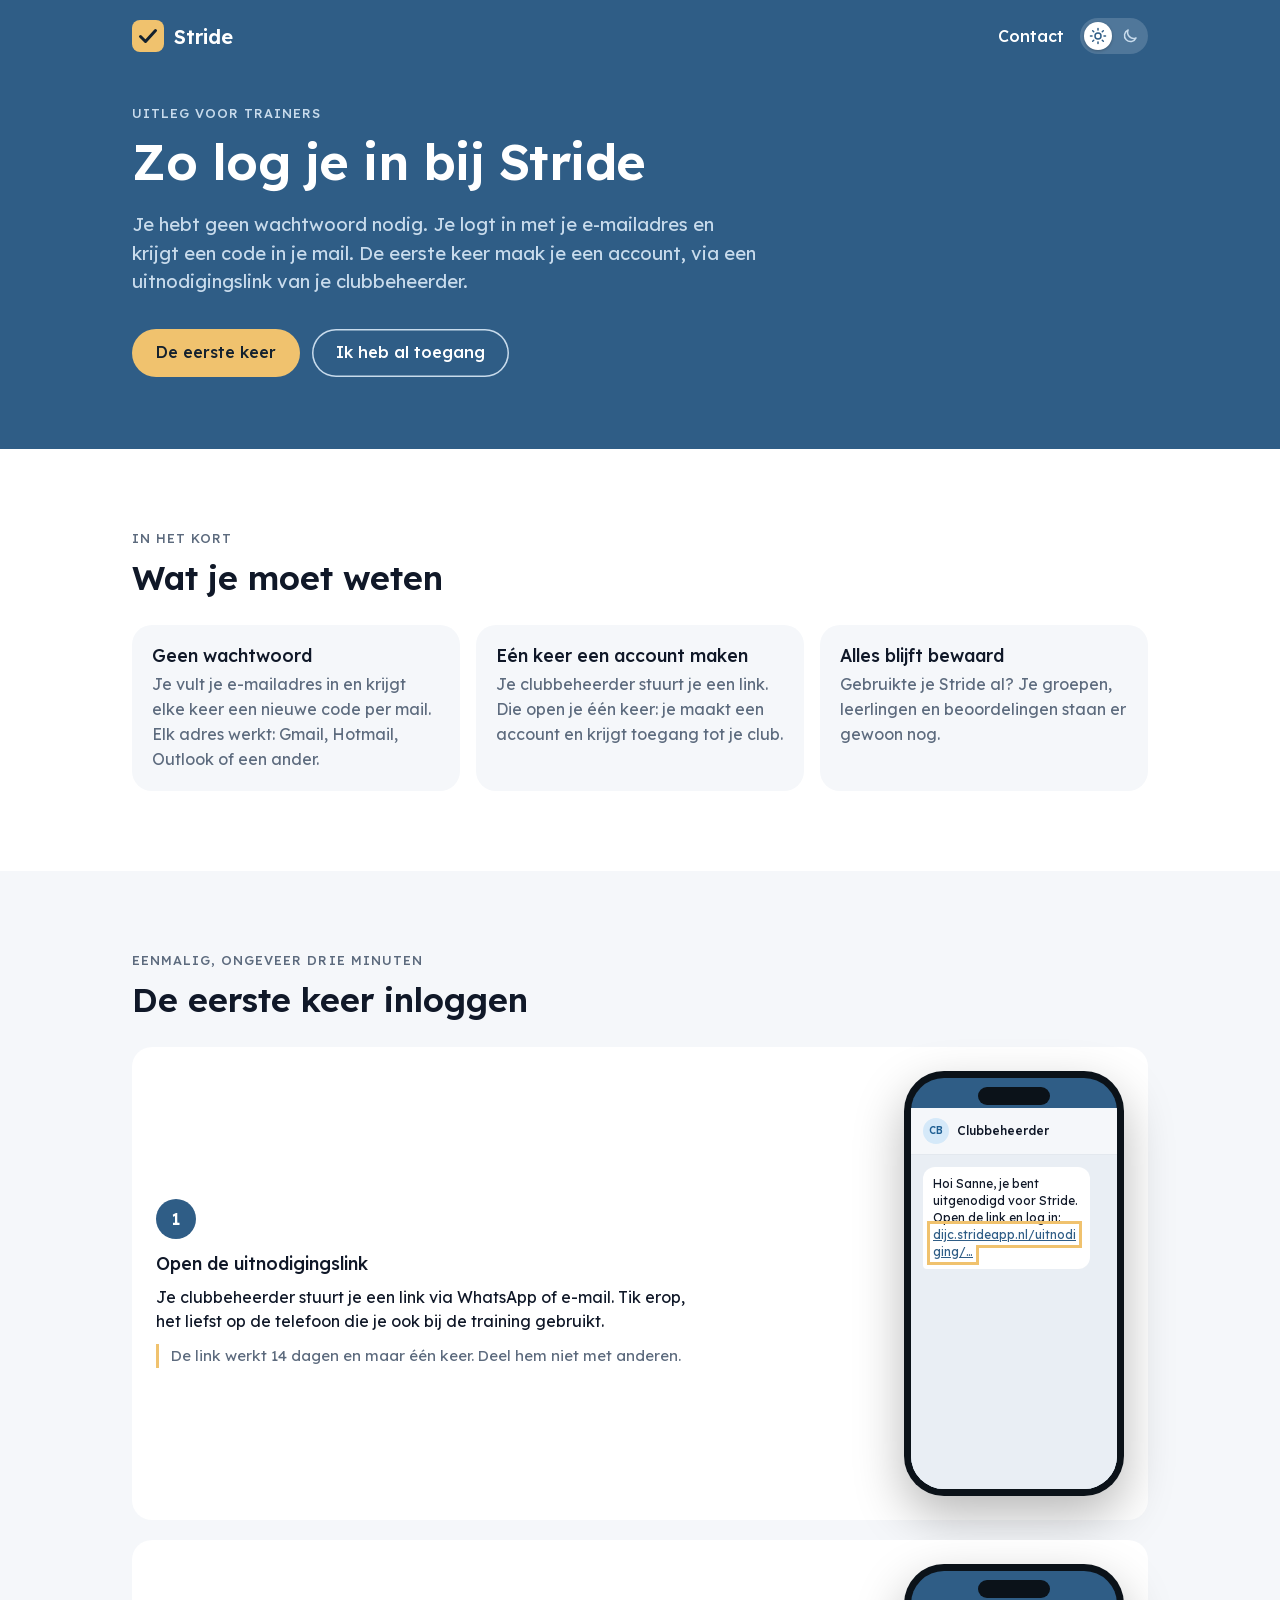
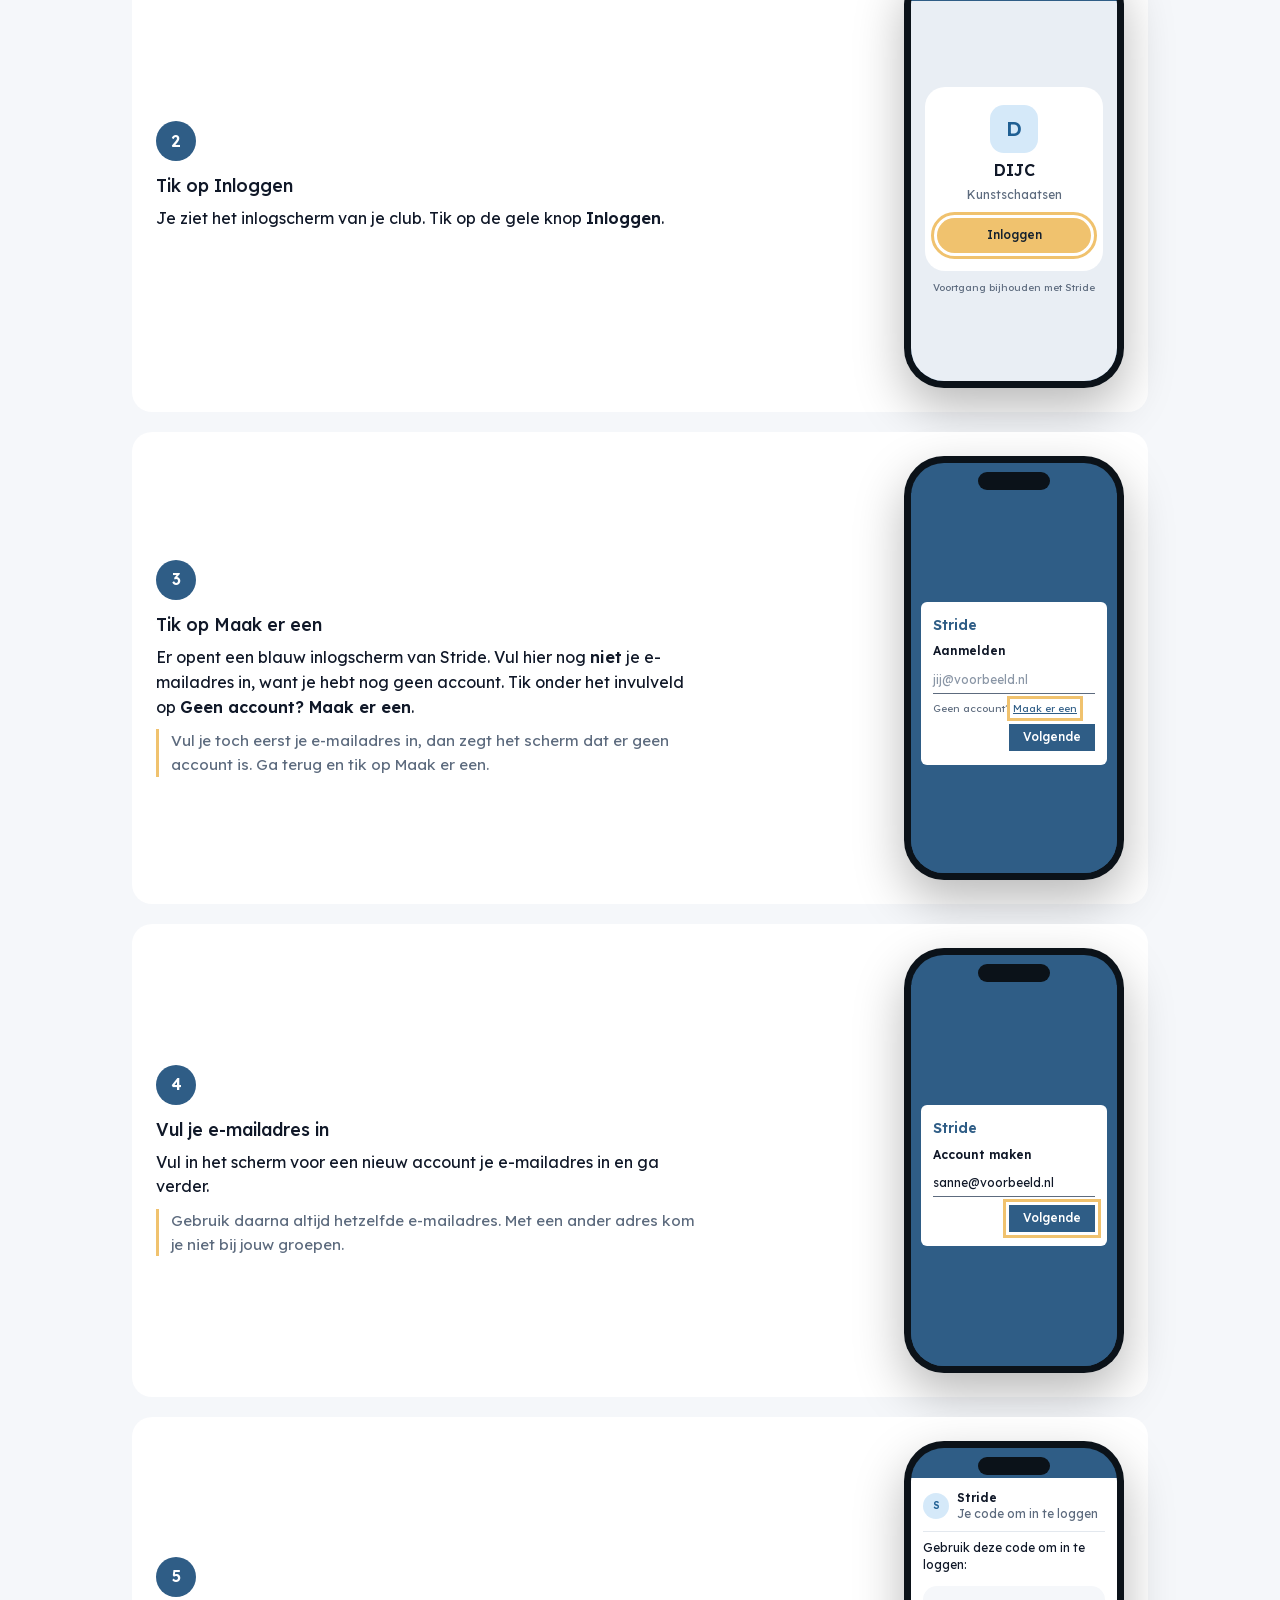
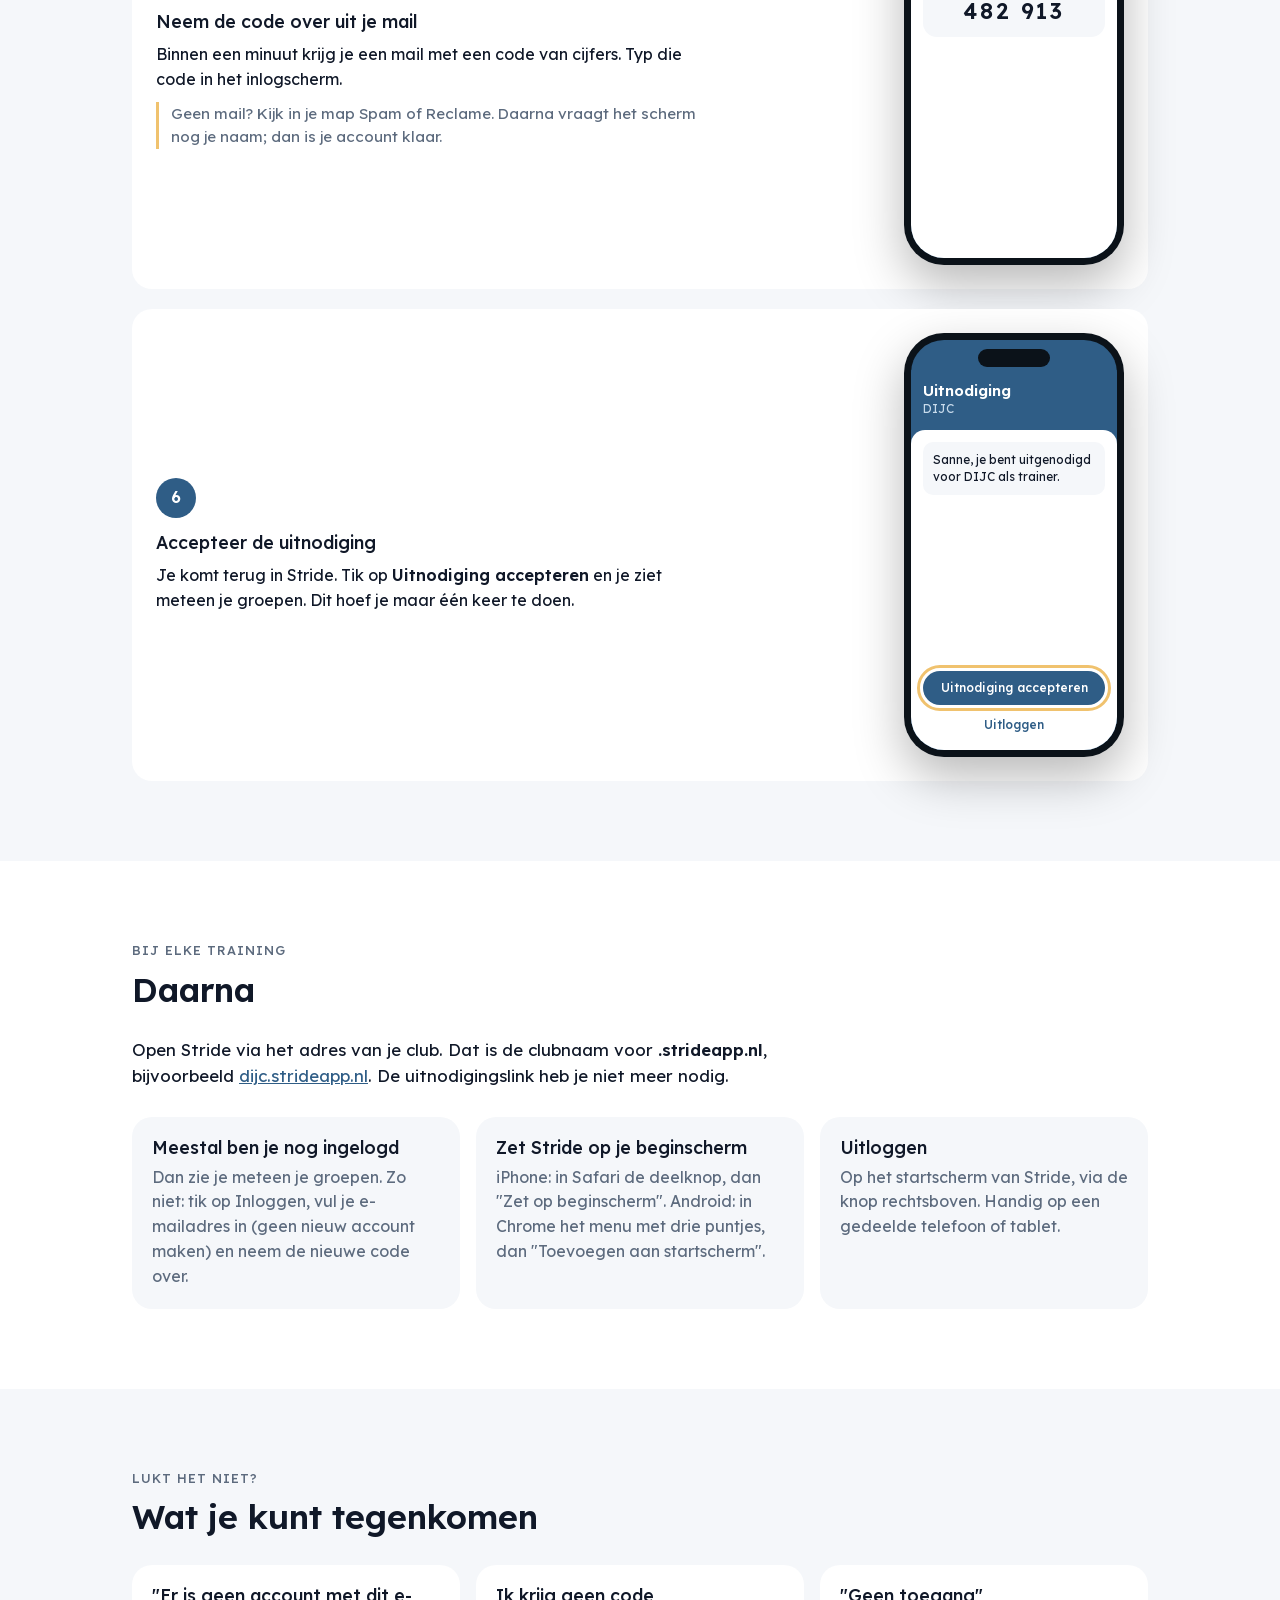
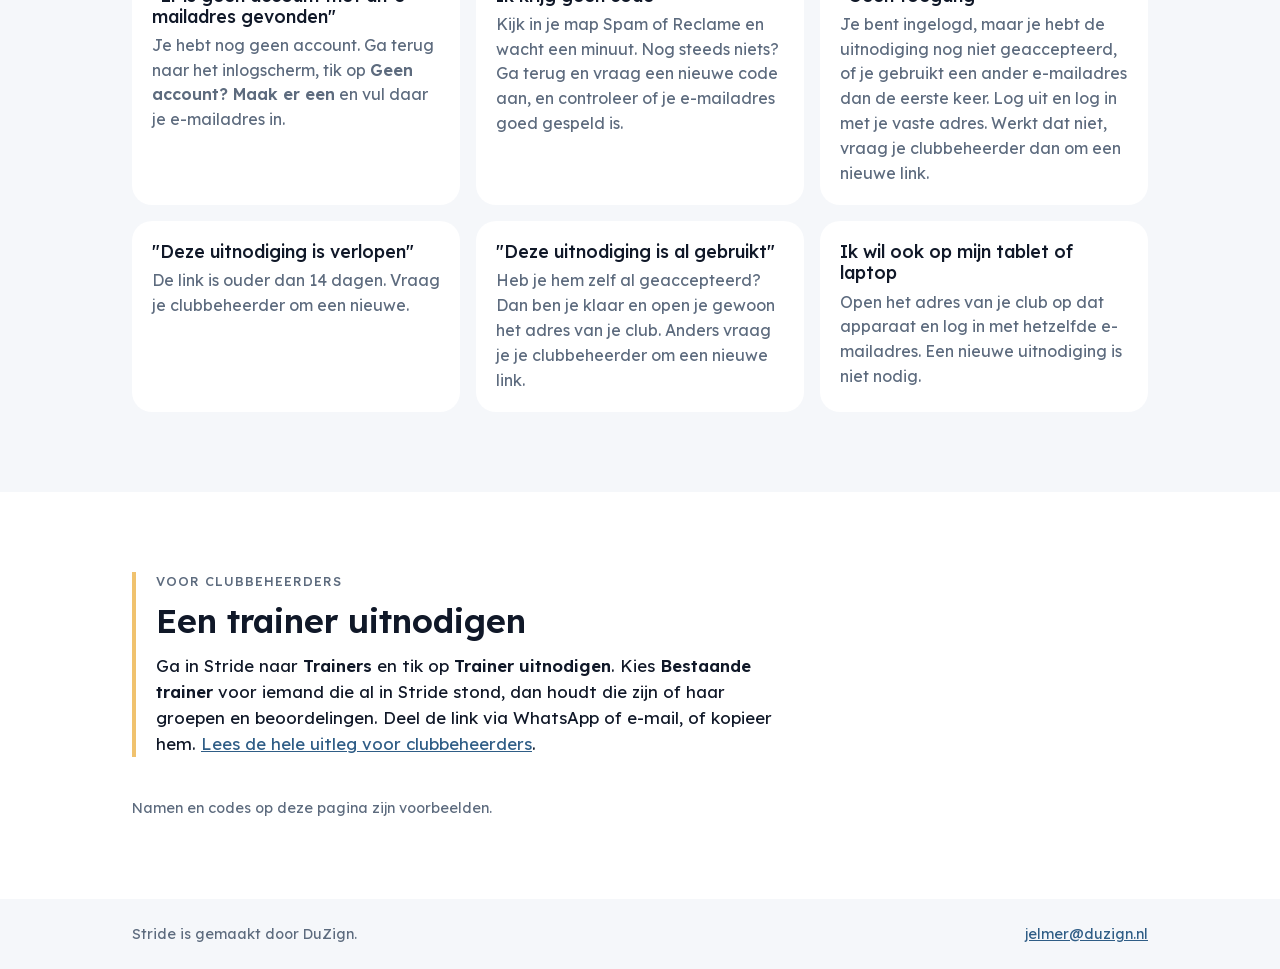
==== commit b0e8ddcb: "update instructions" ====
--- a/inloggen/index.html
+++ b/inloggen/index.html
@@ -6,7 +6,7 @@
     <title>Inloggen in Stride · Uitleg voor trainers</title>
     <meta
       name="description"
-      content="Zo log je in bij Stride: de eerste keer met de uitnodigingslink van je club, daarna met je e-mailadres en een code. Geen wachtwoord nodig."
+      content="Zo log je in bij Stride: de eerste keer maak je een account via de uitnodigingslink van je club, daarna log je in met je e-mailadres en een code. Geen wachtwoord nodig."
     />
     <meta name="theme-color" content="#2f5d86" />
     <meta property="og:title" content="Inloggen in Stride" />
@@ -23,7 +23,7 @@
       type="font/woff2"
       crossorigin
     />
-    <link rel="stylesheet" href="../styles.css?v=4" />
+    <link rel="stylesheet" href="../styles.css?v=5" />
     <script>
       try {
         const theme = localStorage.getItem("theme");
@@ -70,8 +70,8 @@
         <h1>Zo log je in bij Stride</h1>
         <p class="lead">
           Je hebt geen wachtwoord nodig. Je logt in met je e-mailadres en krijgt
-          een code in je mail. De eerste keer gebruik je een uitnodigingslink
-          van je clubbeheerder.
+          een code in je mail. De eerste keer maak je een account, via een
+          uitnodigingslink van je clubbeheerder.
         </p>
         <div class="hero-actions">
           <a class="btn btn-hero" href="#eerste-keer">De eerste keer</a>
@@ -93,10 +93,10 @@
             </p>
           </div>
           <div class="fact">
-            <h3>Eén keer een uitnodiging</h3>
-            <p class="muted">
-              Je clubbeheerder stuurt je een link. Die open je één keer om
-              toegang tot je club te krijgen.
+            <h3>Eén keer een account maken</h3>
+            <p class="muted">
+              Je clubbeheerder stuurt je een link. Die open je één keer: je
+              maakt een account en krijgt toegang tot je club.
             </p>
           </div>
           <div class="fact">
@@ -115,7 +115,7 @@
         aria-labelledby="eerste-title"
       >
         <div class="wrap">
-          <p class="overline">Eenmalig, ongeveer twee minuten</p>
+          <p class="overline">Eenmalig, ongeveer drie minuten</p>
           <h2 id="eerste-title">De eerste keer inloggen</h2>
           <ol class="steps">
             <li class="step">
@@ -180,10 +180,47 @@
             <li class="step">
               <div class="step-text">
                 <span class="step-num">3</span>
+                <h3>Tik op Maak er een</h3>
+                <p>
+                  Er opent een blauw inlogscherm van Stride. Vul hier nog
+                  <strong>niet</strong> je e-mailadres in, want je hebt nog geen
+                  account. Tik onder het invulveld op
+                  <strong>Geen account? Maak er een</strong>.
+                </p>
+                <p class="step-tip">
+                  Vul je toch eerst je e-mailadres in, dan zegt het scherm dat
+                  er geen account is. Ga terug en tik op Maak er een.
+                </p>
+              </div>
+              <div class="phone mock-phone" aria-hidden="true">
+                <div class="screen">
+                  <div class="mock mock-signin">
+                    <div class="mock-signin-card">
+                      <span class="mock-signin-logo">Stride</span>
+                      <strong>Aanmelden</strong>
+                      <span class="mock-input mock-input-empty"
+                        >jij@voorbeeld.nl</span
+                      >
+                      <span class="mock-small"
+                        >Geen account?
+                        <span class="mock-signin-link mock-tap"
+                          >Maak er een</span
+                        ></span
+                      >
+                      <span class="mock-signin-btn">Volgende</span>
+                    </div>
+                  </div>
+                </div>
+              </div>
+            </li>
+
+            <li class="step">
+              <div class="step-text">
+                <span class="step-num">4</span>
                 <h3>Vul je e-mailadres in</h3>
                 <p>
-                  Er opent een blauw inlogscherm van Stride. Vul je e-mailadres
-                  in en ga verder.
+                  Vul in het scherm voor een nieuw account je e-mailadres in en
+                  ga verder.
                 </p>
                 <p class="step-tip">
                   Gebruik daarna altijd hetzelfde e-mailadres. Met een ander
@@ -195,12 +232,8 @@
                   <div class="mock mock-signin">
                     <div class="mock-signin-card">
                       <span class="mock-signin-logo">Stride</span>
-                      <strong>Inloggen</strong>
+                      <strong>Account maken</strong>
                       <span class="mock-input">sanne@voorbeeld.nl</span>
-                      <span class="mock-small"
-                        >Log in met je e-mailadres. Je krijgt een code per mail;
-                        kijk ook in je spam.</span
-                      >
                       <span class="mock-signin-btn mock-tap">Volgende</span>
                     </div>
                   </div>
@@ -210,15 +243,15 @@
 
             <li class="step">
               <div class="step-text">
-                <span class="step-num">4</span>
+                <span class="step-num">5</span>
                 <h3>Neem de code over uit je mail</h3>
                 <p>
                   Binnen een minuut krijg je een mail met een code van cijfers.
                   Typ die code in het inlogscherm.
                 </p>
                 <p class="step-tip">
-                  Geen mail? Kijk in je map Spam of Reclame. De allereerste keer
-                  vraagt het scherm ook je naam.
+                  Geen mail? Kijk in je map Spam of Reclame. Daarna vraagt het
+                  scherm nog je naam; dan is je account klaar.
                 </p>
               </div>
               <div class="phone mock-phone" aria-hidden="true">
@@ -241,7 +274,7 @@
 
             <li class="step">
               <div class="step-text">
-                <span class="step-num">5</span>
+                <span class="step-num">6</span>
                 <h3>Accepteer de uitnodiging</h3>
                 <p>
                   Je komt terug in Stride. Tik op
@@ -286,7 +319,8 @@
             <h3>Meestal ben je nog ingelogd</h3>
             <p class="muted">
               Dan zie je meteen je groepen. Zo niet: tik op Inloggen, vul je
-              e-mailadres in en neem de nieuwe code over.
+              e-mailadres in (geen nieuw account maken) en neem de nieuwe code
+              over.
             </p>
           </div>
           <div class="fact">
@@ -312,6 +346,14 @@
           <p class="overline">Lukt het niet?</p>
           <h2 id="hulp-title">Wat je kunt tegenkomen</h2>
           <div class="faq">
+            <div class="faq-item">
+              <h3>"Er is geen account met dit e-mailadres gevonden"</h3>
+              <p class="muted">
+                Je hebt nog geen account. Ga terug naar het inlogscherm, tik op
+                <strong>Geen account? Maak er een</strong> en vul daar je
+                e-mailadres in.
+              </p>
+            </div>
             <div class="faq-item">
               <h3>Ik krijg geen code</h3>
               <p class="muted">
--- a/styles.css
+++ b/styles.css
@@ -842,6 +842,15 @@
   color: #5d6b7e;
 }
 
+.mock-input-empty {
+  color: #8a96a6;
+}
+
+.mock-signin-link {
+  color: #2f5d86;
+  text-decoration: underline;
+}
+
 .mock-signin-btn {
   justify-self: end;
   padding: 5px 14px;
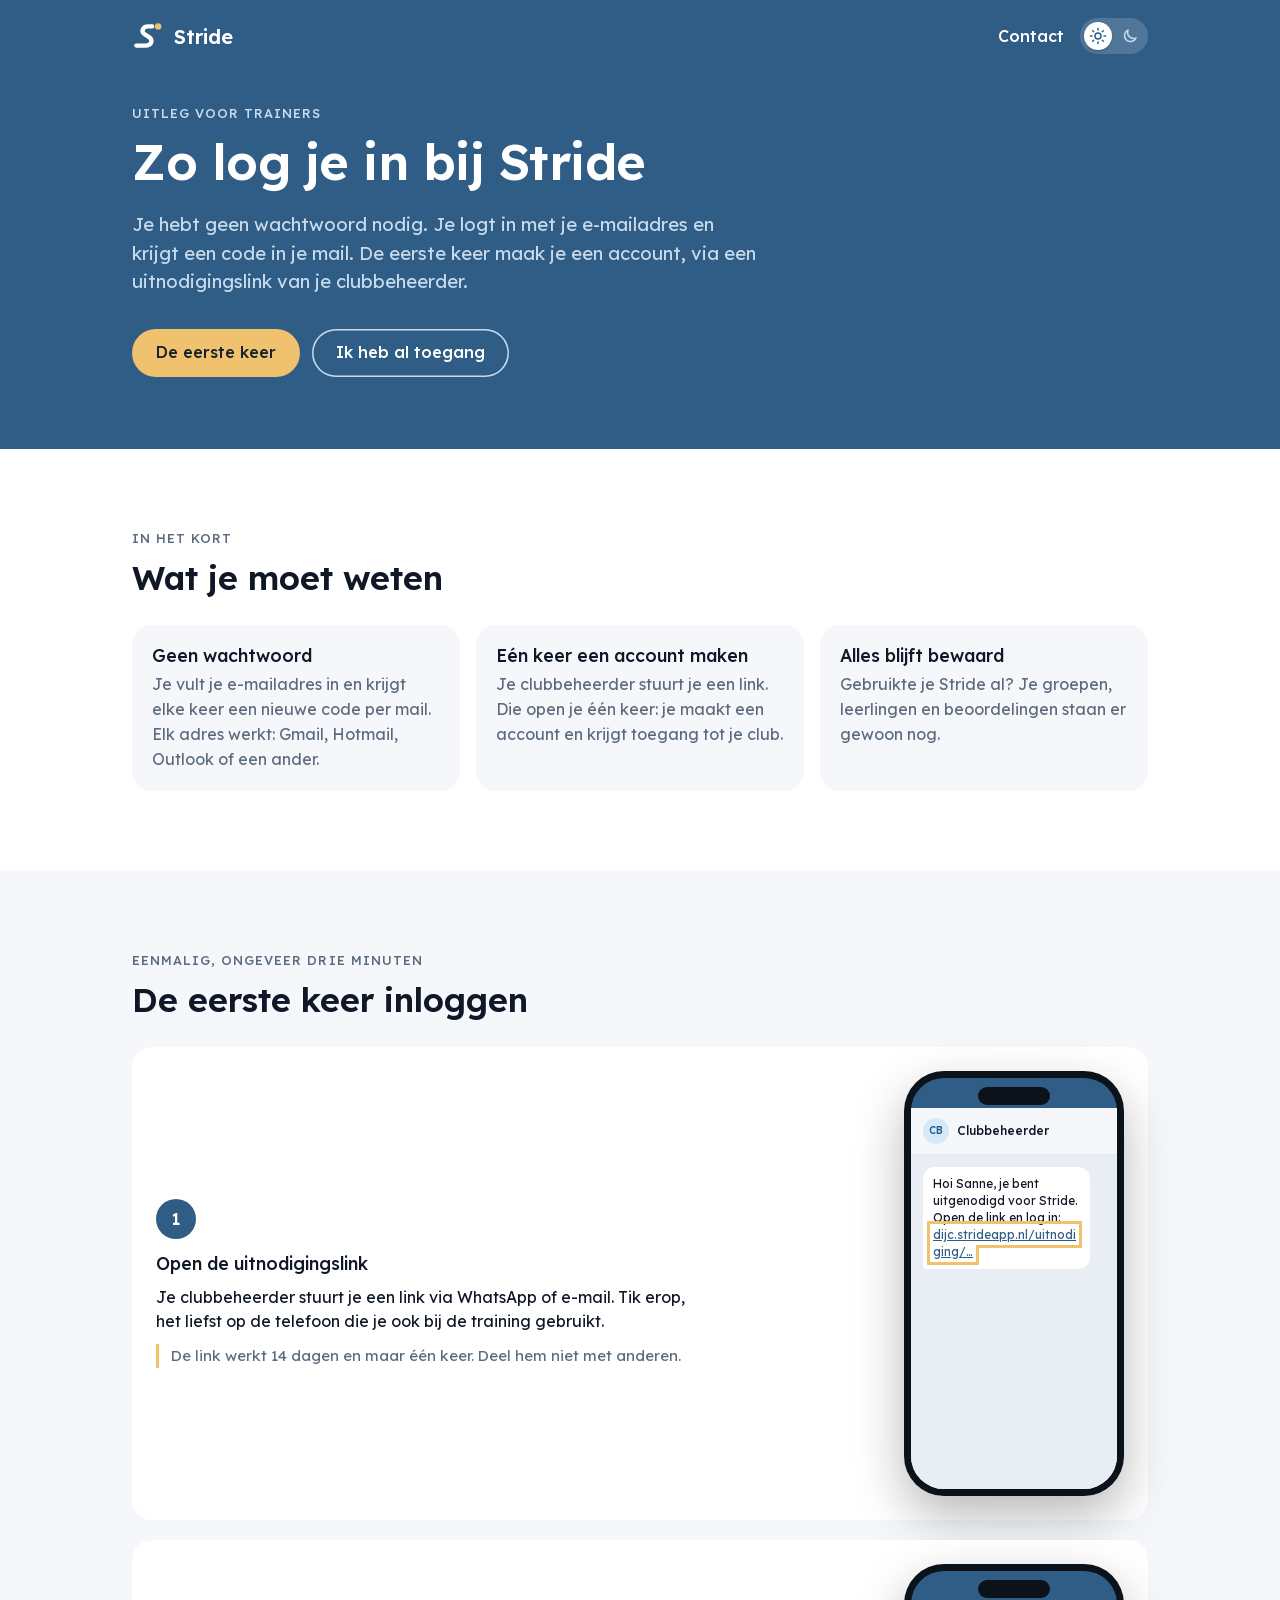
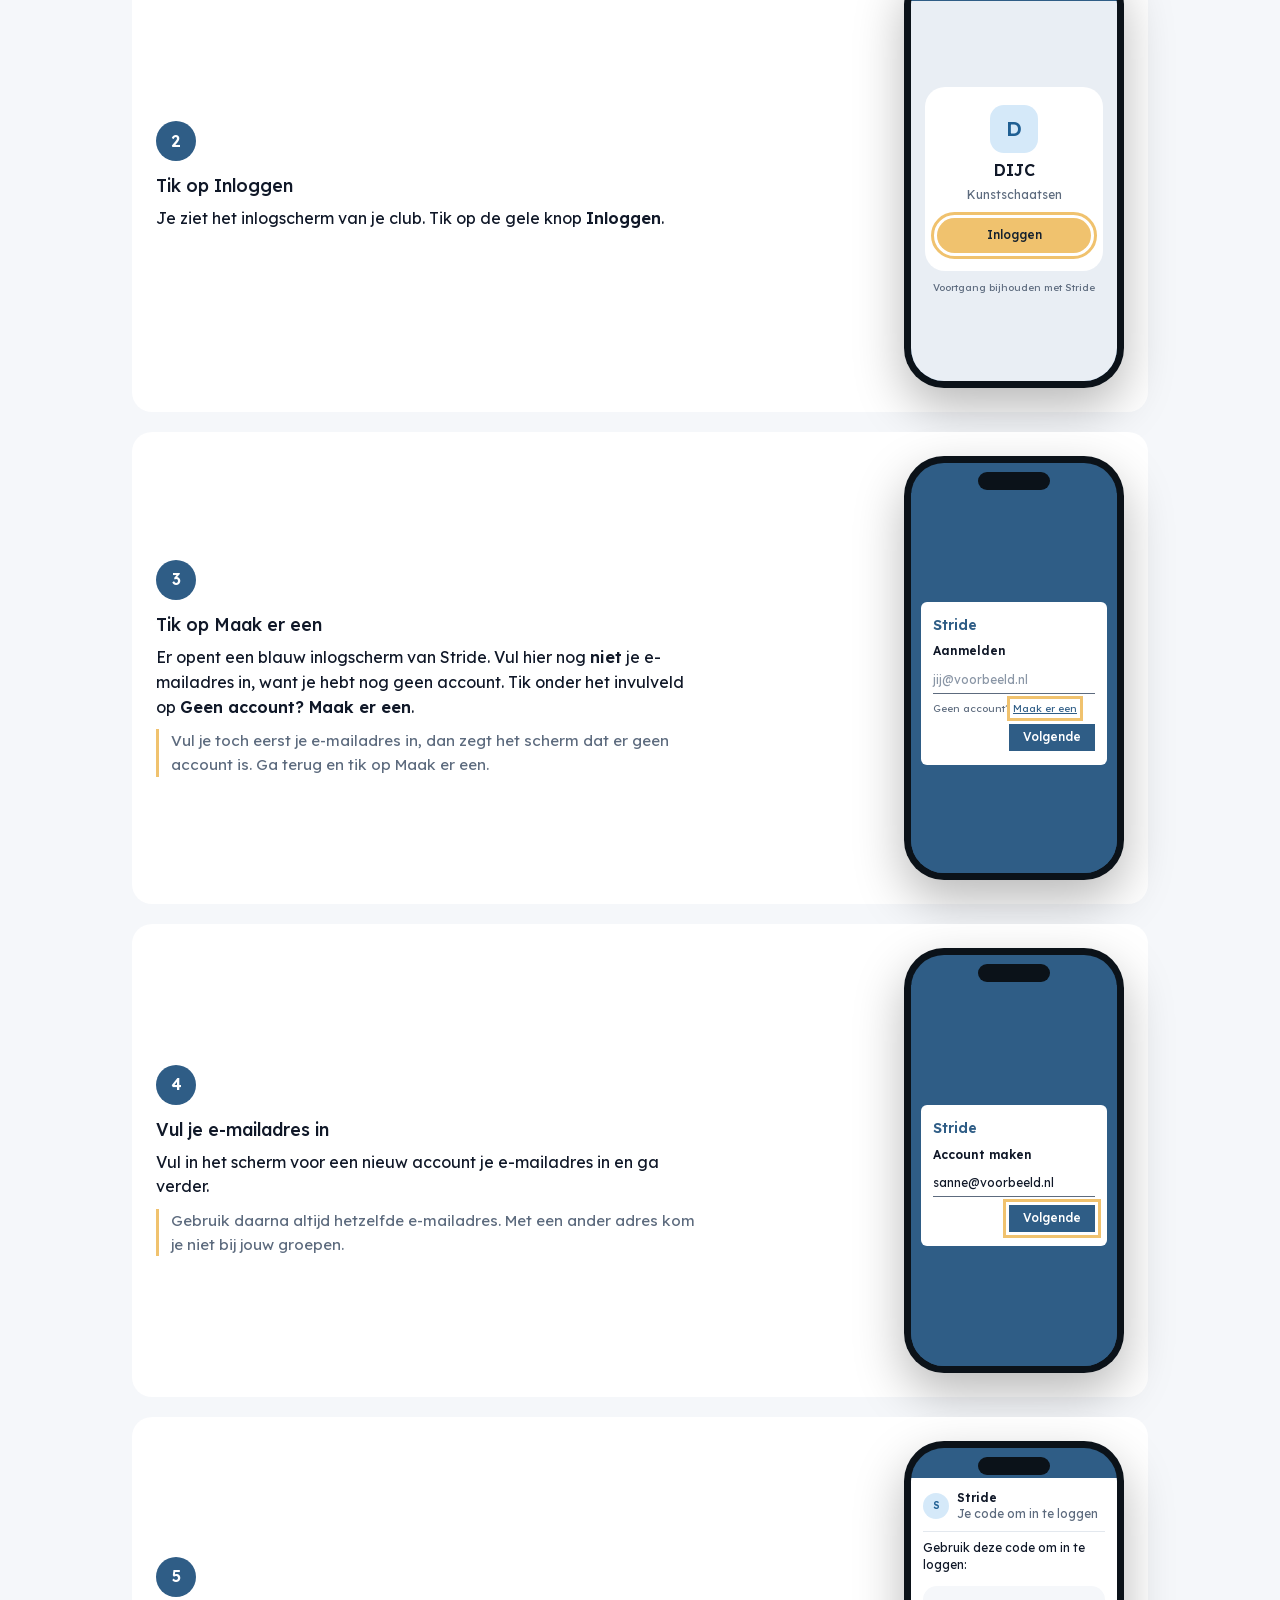
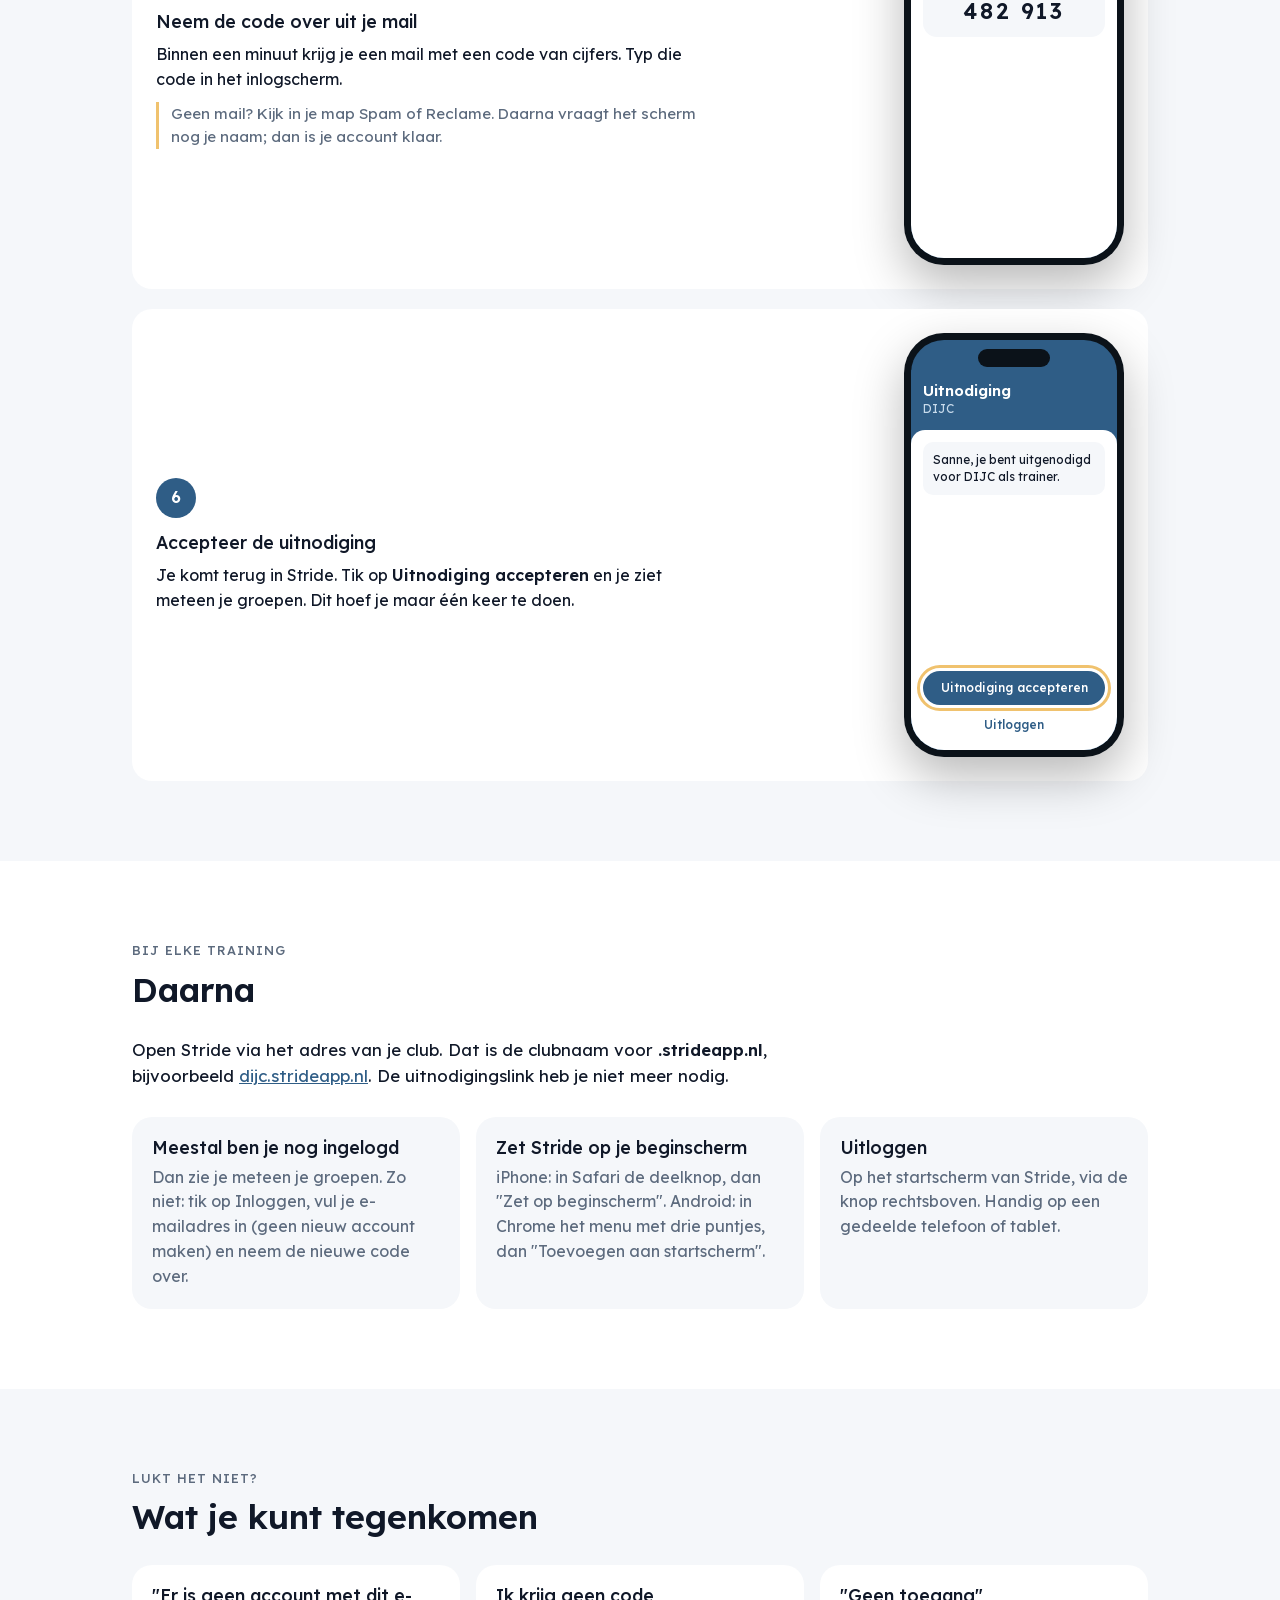
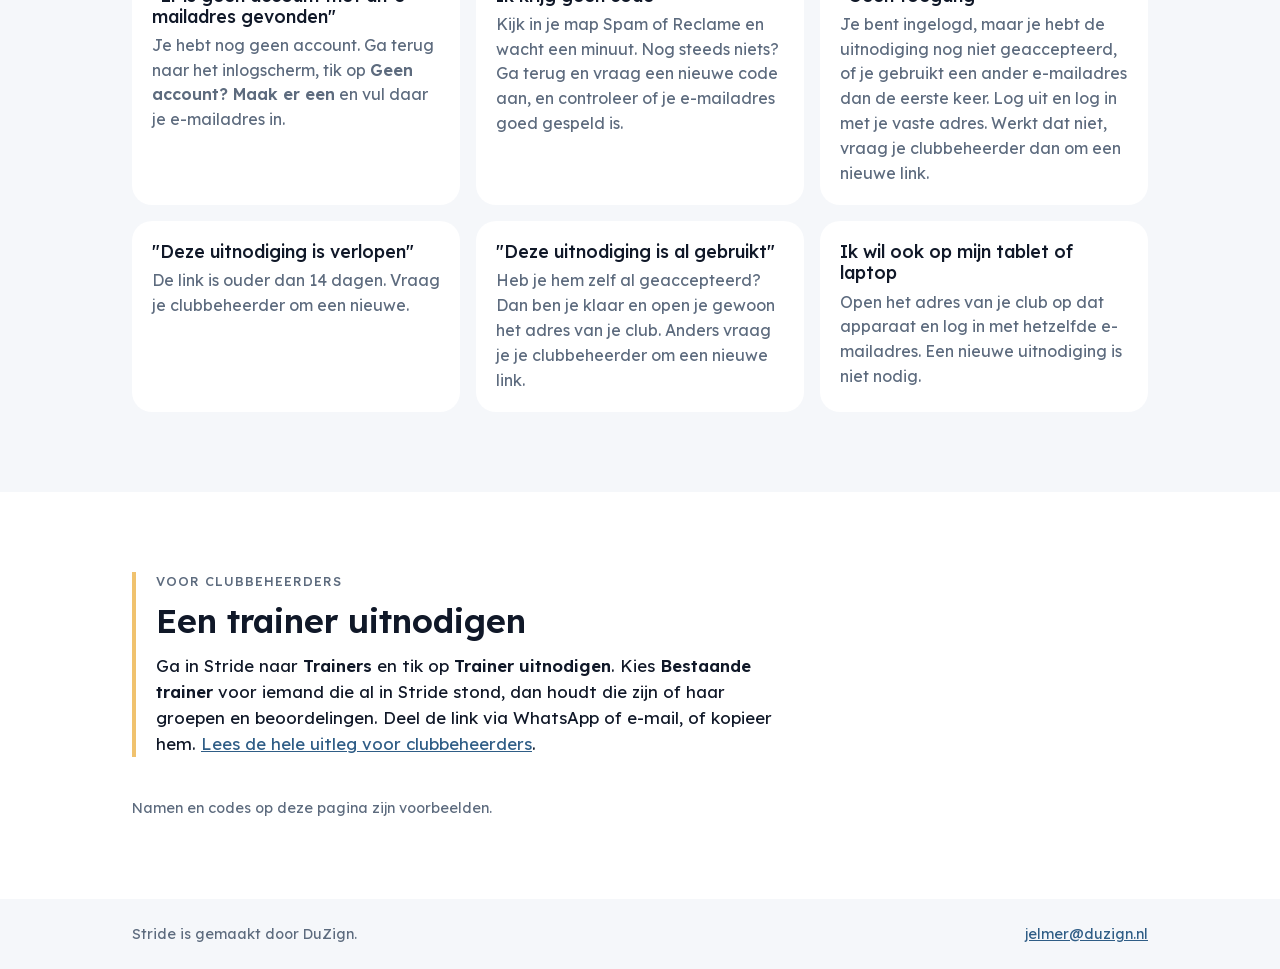
==== commit 14fd245a: "logos" ====
--- a/inloggen/index.html
+++ b/inloggen/index.html
@@ -15,6 +15,7 @@
       content="Geen wachtwoord: je logt in met je e-mailadres en een code uit je mail."
     />
     <meta property="og:type" content="article" />
+    <link rel="icon" href="../favicon.ico" sizes="32x32" />
     <link rel="icon" href="../favicon.svg" type="image/svg+xml" />
     <link
       rel="preload"
@@ -37,7 +38,12 @@
     <header class="hero">
       <nav class="nav wrap" aria-label="Hoofdmenu">
         <a class="brand" href="../" aria-label="Stride, naar de startpagina">
-          <img src="../favicon.svg" alt="" width="32" height="32" />
+          <img
+            src="../img/stride-mark-on-header.svg"
+            alt=""
+            width="32"
+            height="32"
+          />
           <span>Stride</span>
         </a>
         <div class="nav-actions">
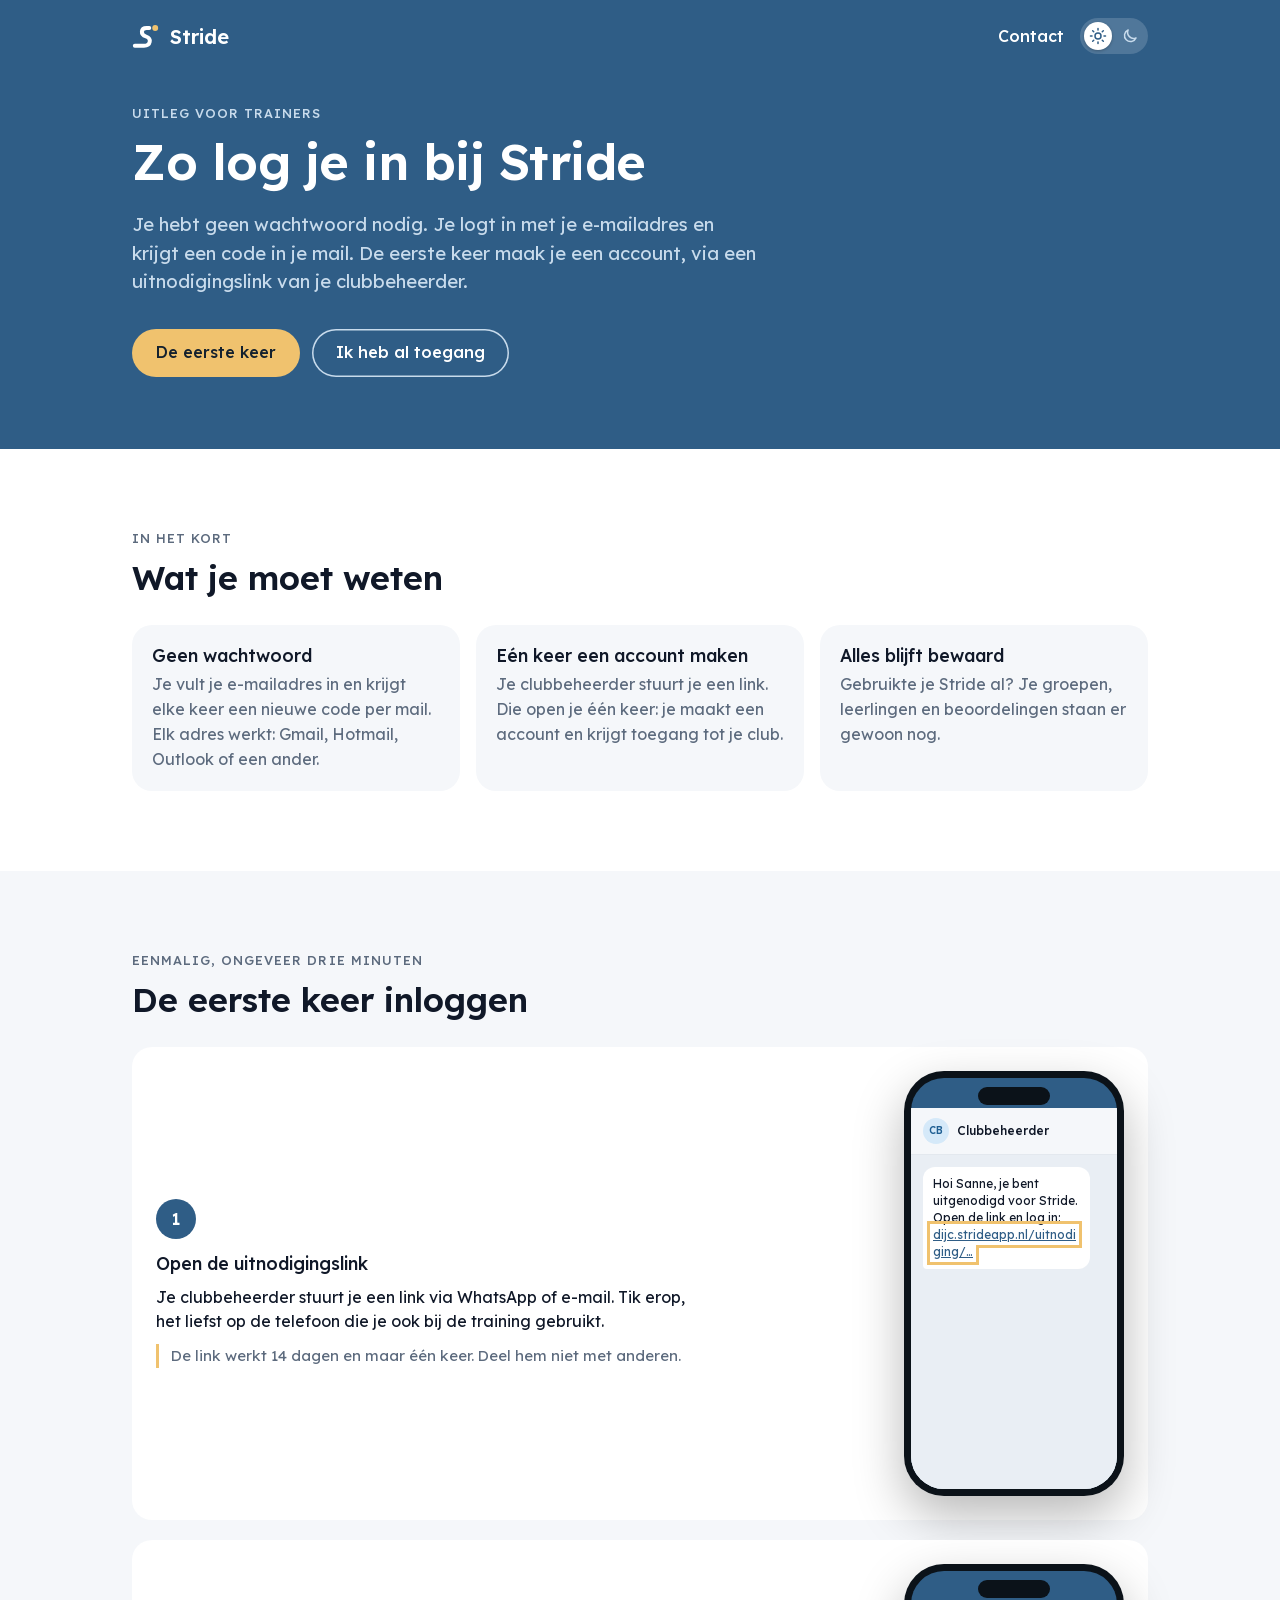
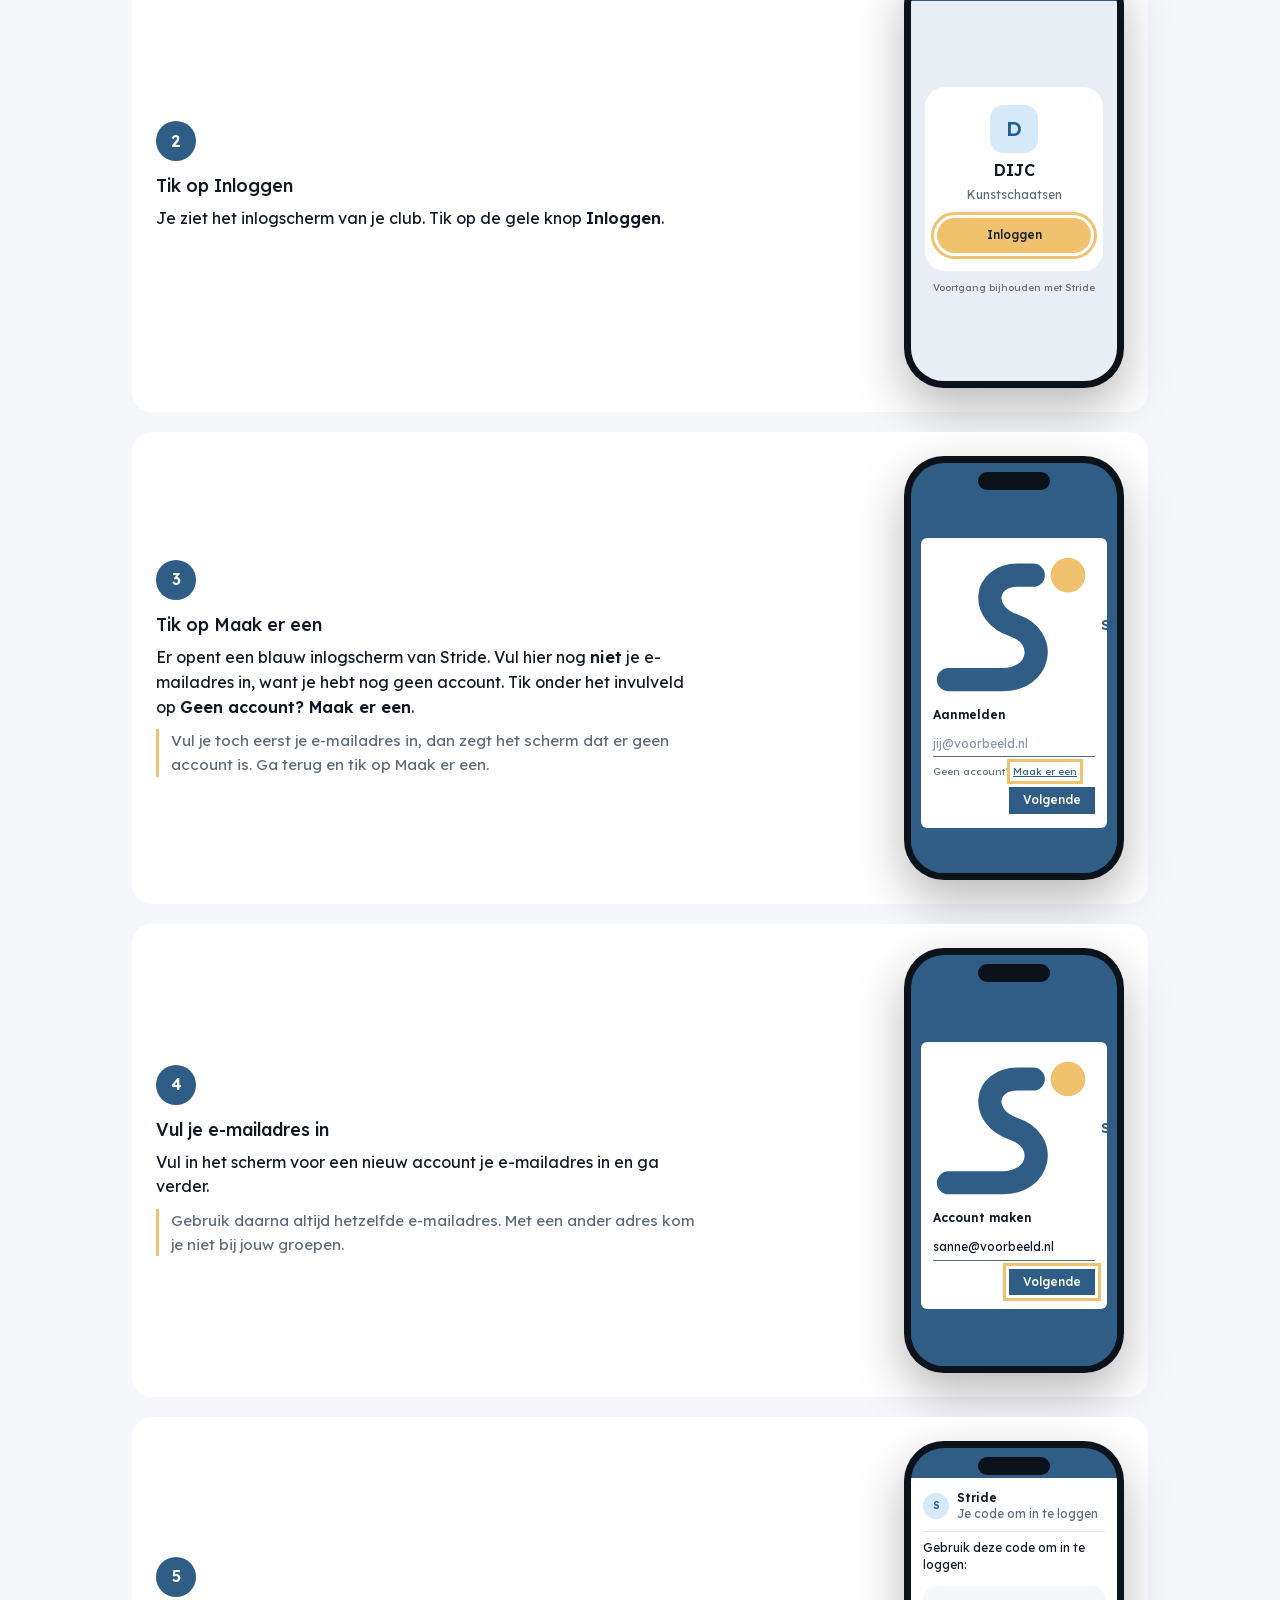
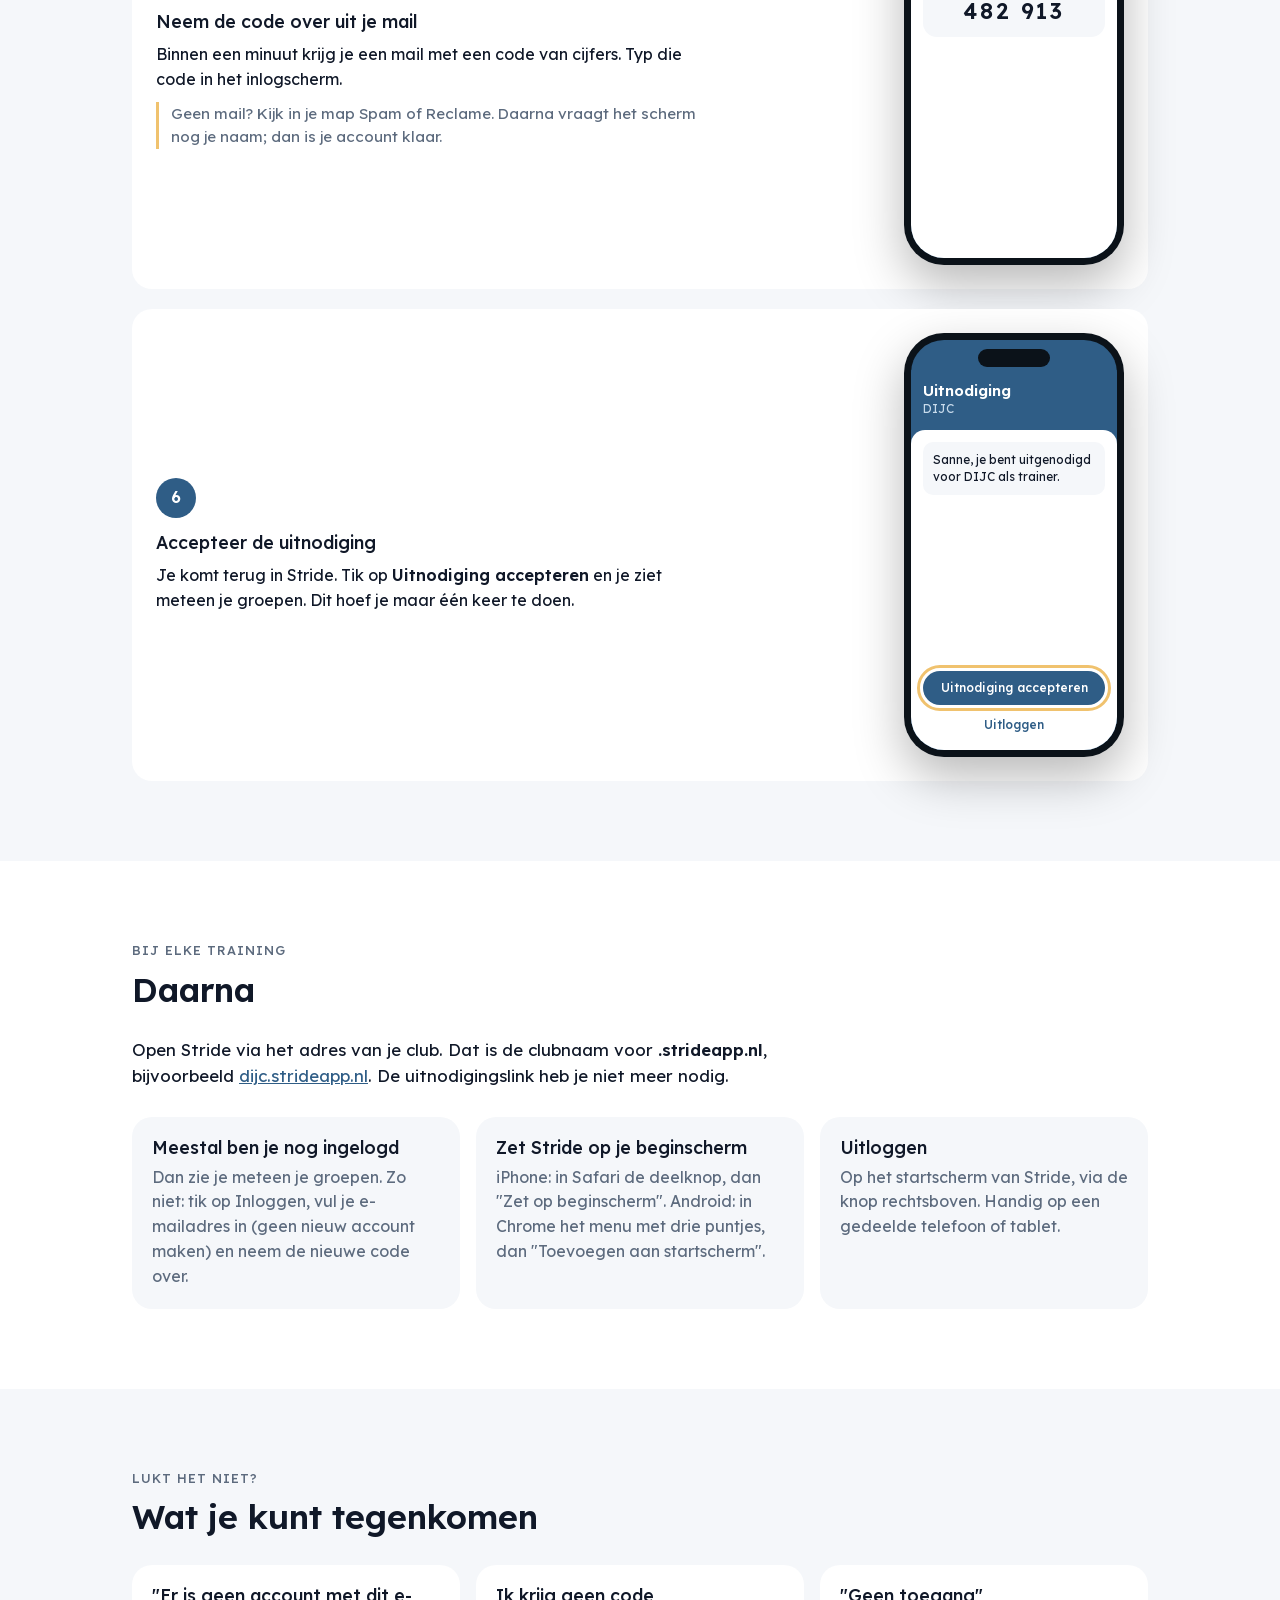
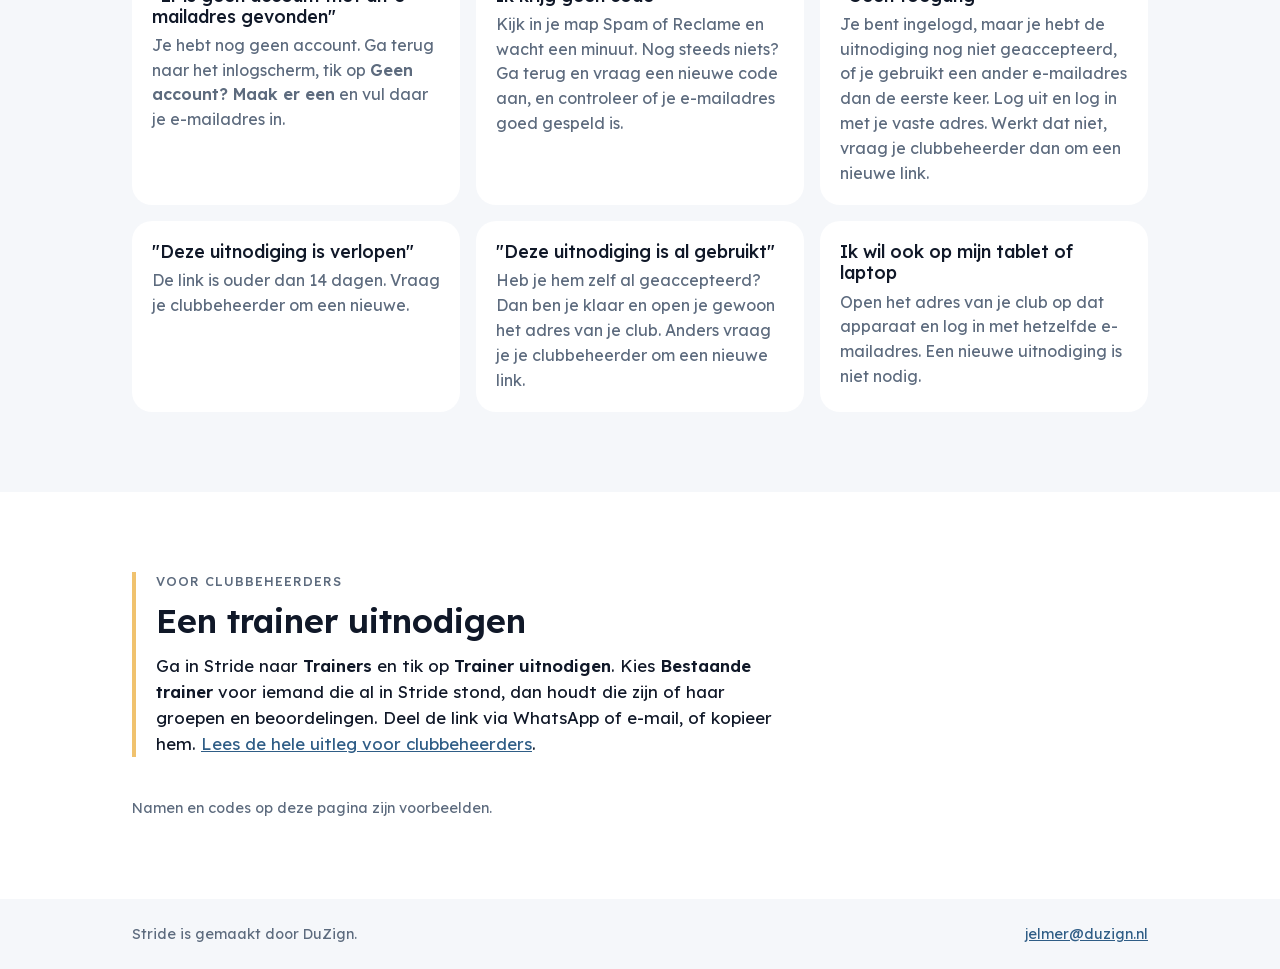
==== commit 866da864: "New logo and dashboard screenshots Use the refined Stride logo for the favicon, the header mark and " ====
--- a/inloggen/index.html
+++ b/inloggen/index.html
@@ -41,8 +41,8 @@
           <img
             src="../img/stride-mark-on-header.svg"
             alt=""
-            width="32"
-            height="32"
+            width="28"
+            height="25"
           />
           <span>Stride</span>
         </a>
@@ -202,7 +202,14 @@
                 <div class="screen">
                   <div class="mock mock-signin">
                     <div class="mock-signin-card">
-                      <span class="mock-signin-logo">Stride</span>
+                      <span class="mock-signin-logo"
+                        ><img
+                          src="../img/stride-mark.svg"
+                          alt=""
+                          width="16"
+                          height="14"
+                        />Stride</span
+                      >
                       <strong>Aanmelden</strong>
                       <span class="mock-input mock-input-empty"
                         >jij@voorbeeld.nl</span
@@ -237,7 +244,14 @@
                 <div class="screen">
                   <div class="mock mock-signin">
                     <div class="mock-signin-card">
-                      <span class="mock-signin-logo">Stride</span>
+                      <span class="mock-signin-logo"
+                        ><img
+                          src="../img/stride-mark.svg"
+                          alt=""
+                          width="16"
+                          height="14"
+                        />Stride</span
+                      >
                       <strong>Account maken</strong>
                       <span class="mock-input">sanne@voorbeeld.nl</span>
                       <span class="mock-signin-btn mock-tap">Volgende</span>
--- a/styles.css
+++ b/styles.css
@@ -827,6 +827,9 @@
 }
 
 .mock-signin-logo {
+  display: inline-flex;
+  align-items: center;
+  gap: 6px;
   font-weight: 600;
   font-size: 14px;
   color: #2f5d86;
